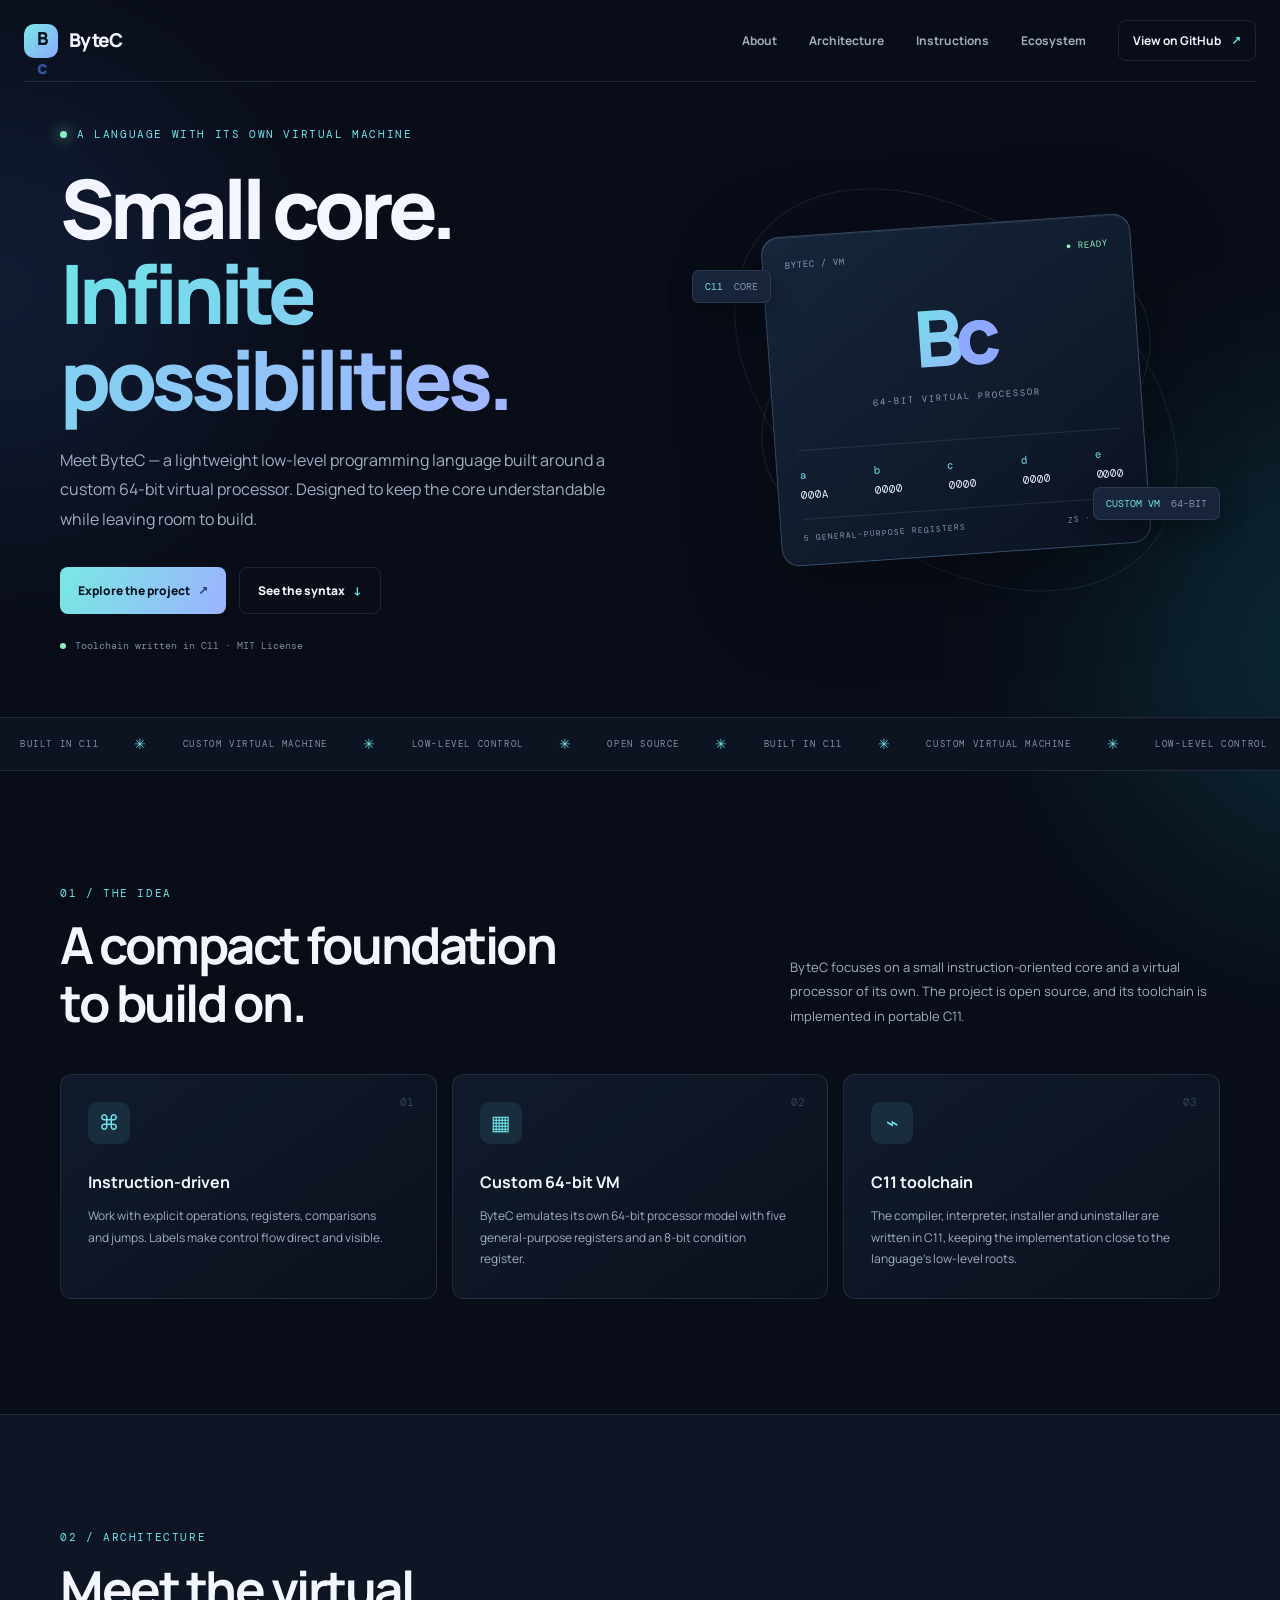
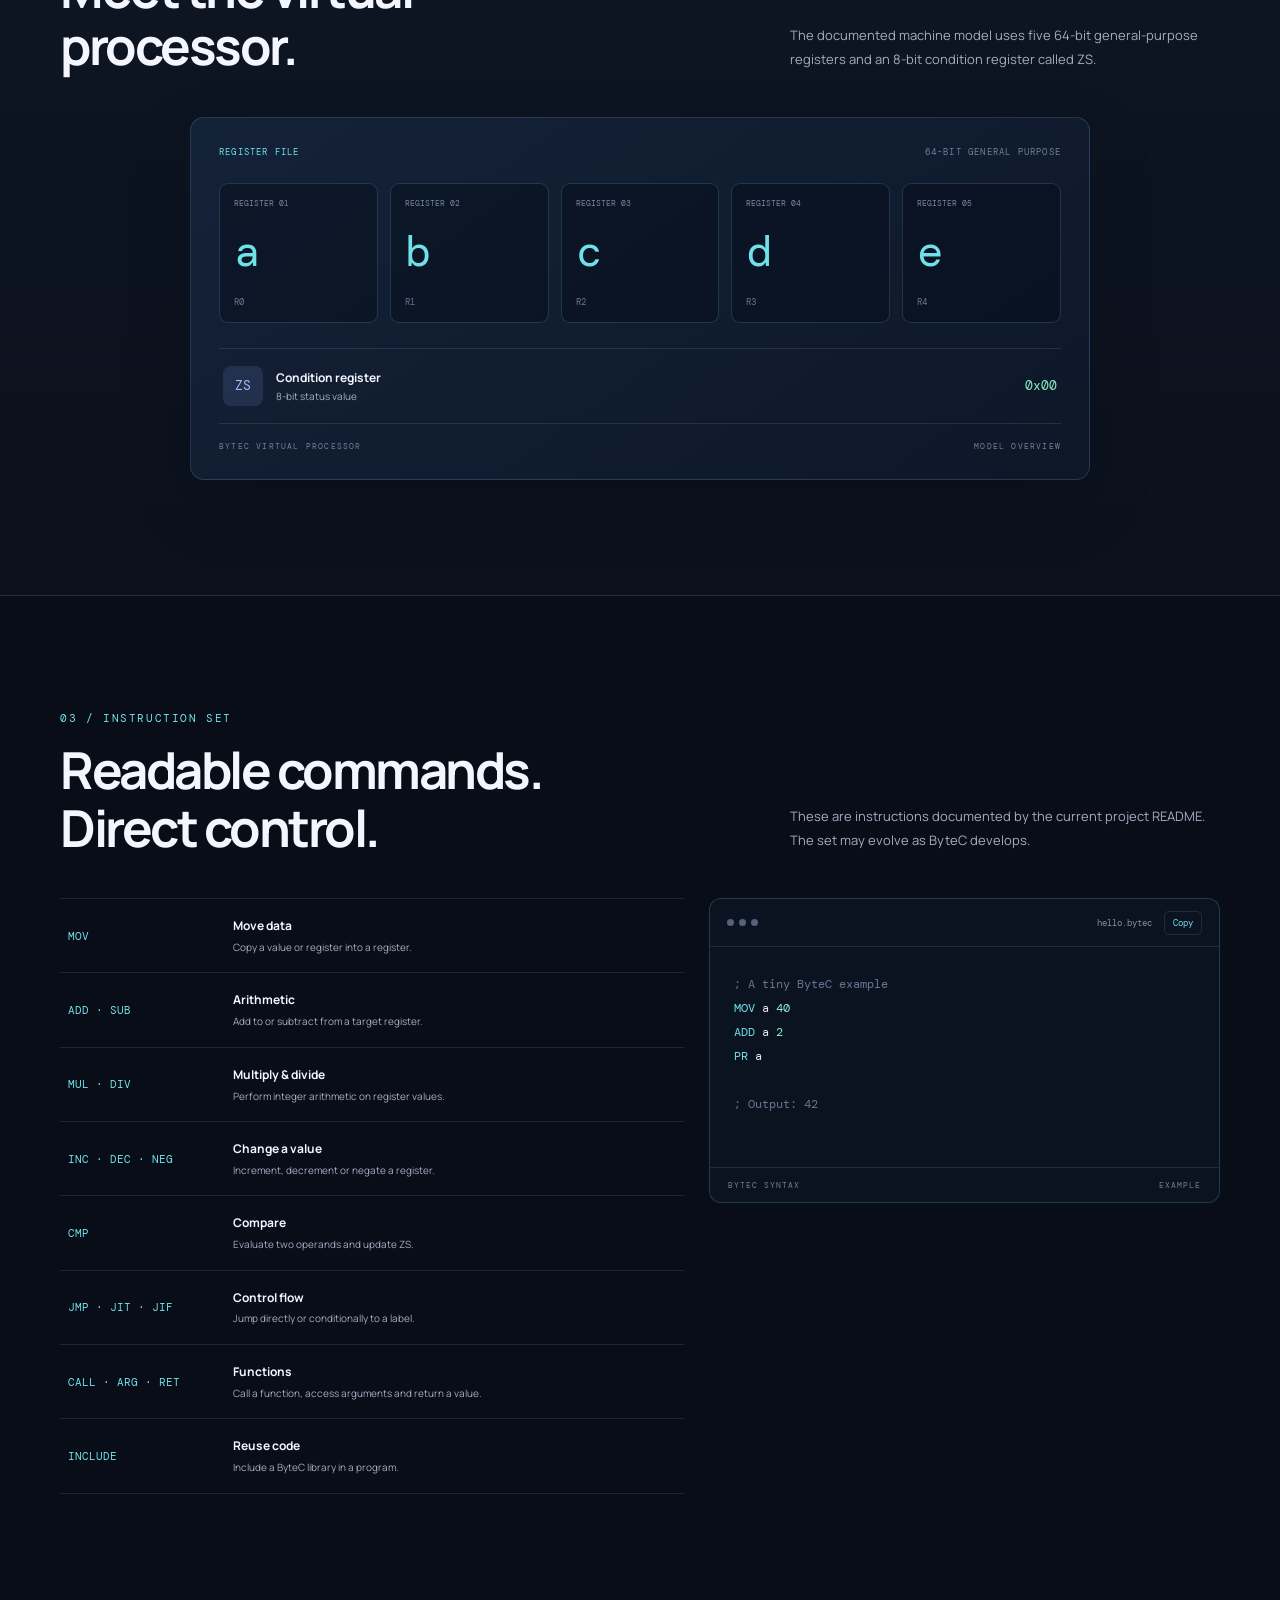
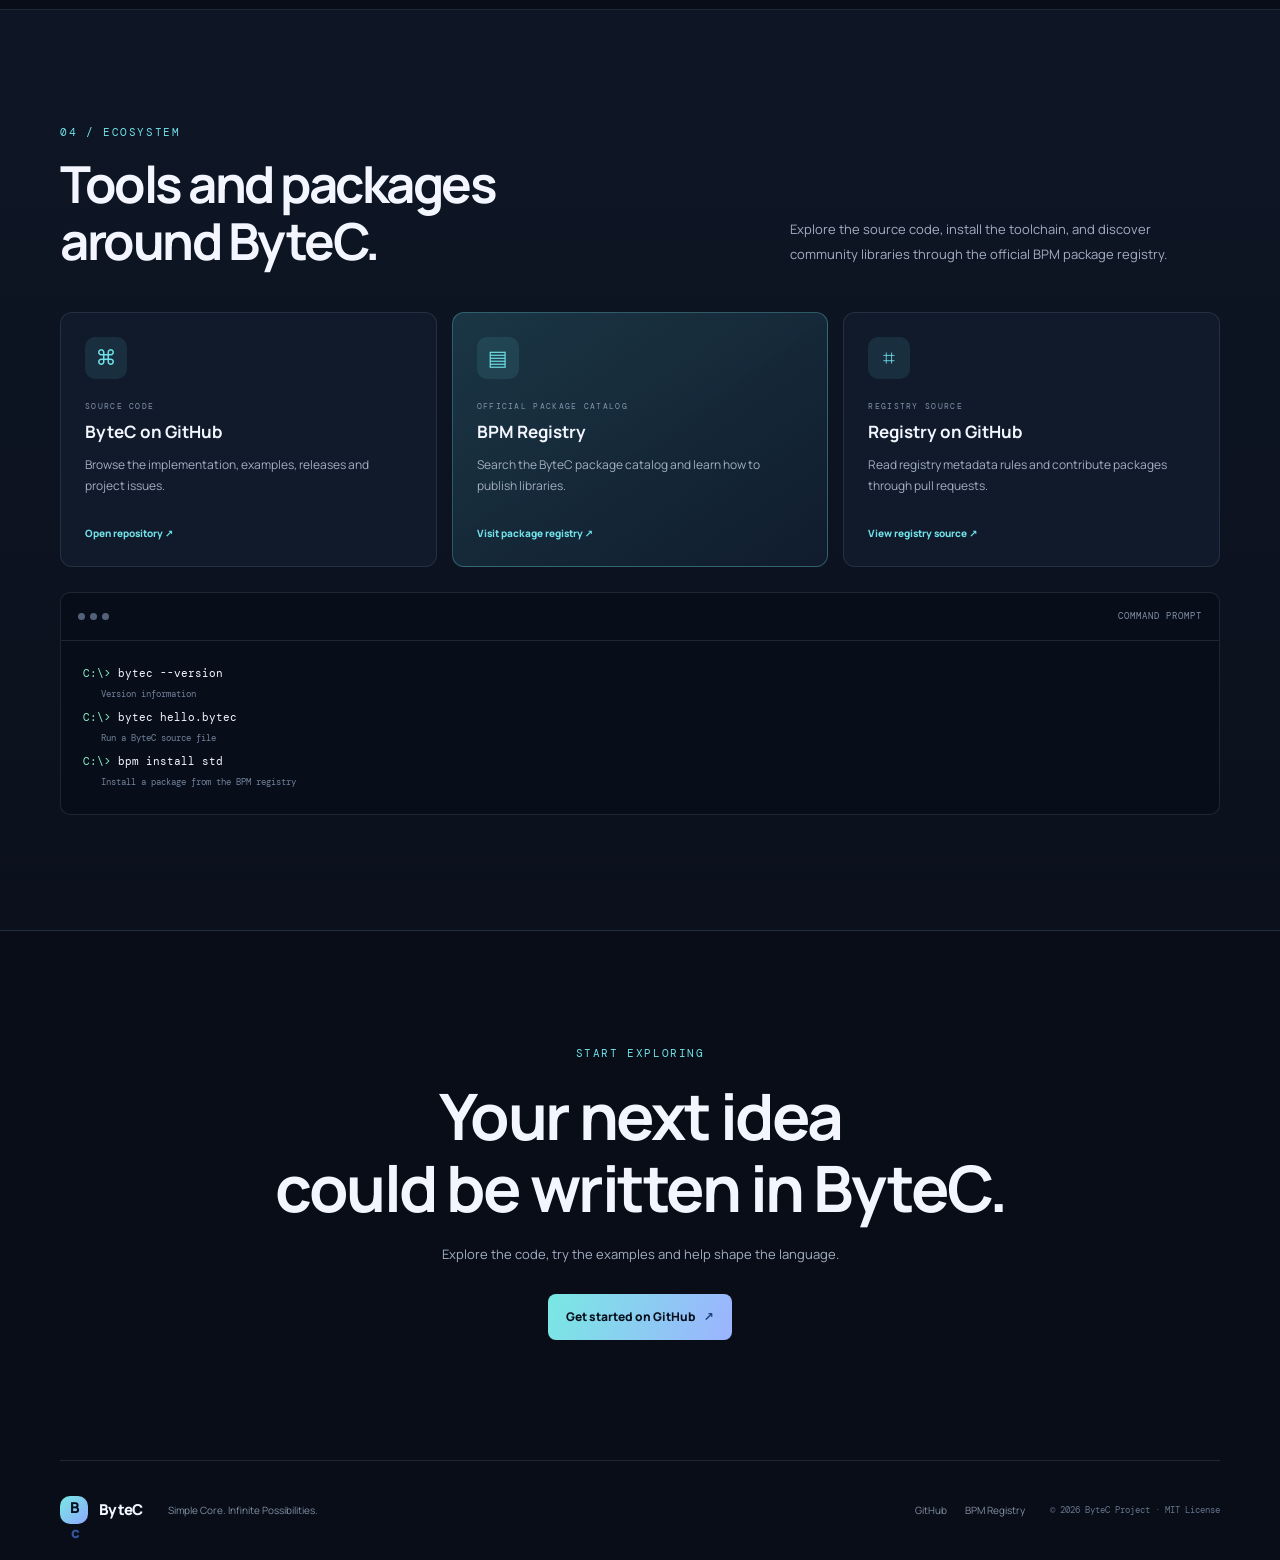
==== web/index.html @ f5967eb5 "Add ByteC project website in web/" ====
<!doctype html>
<html lang="en">
<head>
  <meta charset="utf-8">
  <meta name="viewport" content="width=device-width, initial-scale=1">
  <meta name="theme-color" content="#090d18">
  <meta name="description" content="ByteC is a lightweight low-level programming language built around a custom 64-bit virtual processor and a C11 toolchain.">
  <title>ByteC — Simple Core. Infinite Possibilities.</title>
  <link rel="icon" href="favicon.svg" type="image/svg+xml">
  <link rel="preconnect" href="https://fonts.googleapis.com">
  <link rel="preconnect" href="https://fonts.gstatic.com" crossorigin>
  <link href="https://fonts.googleapis.com/css2?family=DM+Mono:wght@400;500&family=Manrope:wght@400;500;600;700;800&display=swap" rel="stylesheet">
  <link rel="stylesheet" href="styles.css">
</head>
<body>
  <div class="ambient ambient-one"></div><div class="ambient ambient-two"></div>
  <header class="topbar">
    <a class="brand" href="#top" aria-label="ByteC home"><span class="brand-mark">B<span>c</span></span><span>ByteC</span></a>
    <button class="menu-toggle" aria-label="Toggle navigation" aria-expanded="false"><span></span><span></span></button>
    <nav class="nav">
      <a href="#about">About</a><a href="#architecture">Architecture</a><a href="#instructions">Instructions</a><a href="#ecosystem">Ecosystem</a>
      <a class="nav-cta" href="https://github.com/ByteCompilier/ByteC" target="_blank" rel="noreferrer">View on GitHub <span>↗</span></a>
    </nav>
  </header>

  <main id="top">
    <section class="hero wrap">
      <div class="hero-copy">
        <div class="eyebrow"><span class="pulse"></span> A language with its own virtual machine</div>
        <h1>Small core.<br><span>Infinite possibilities.</span></h1>
        <p class="hero-lead">Meet ByteC — a lightweight low-level programming language built around a custom 64-bit virtual processor. Designed to keep the core understandable while leaving room to build.</p>
        <div class="hero-actions">
          <a class="button button-primary" href="https://github.com/ByteCompilier/ByteC" target="_blank" rel="noreferrer">Explore the project <span>↗</span></a>
          <a class="button button-ghost" href="#quick-start">See the syntax <span>↓</span></a>
        </div>
        <div class="hero-note"><span class="dot"></span> Toolchain written in C11 · MIT License</div>
      </div>
      <div class="hero-visual" aria-label="Illustration of the ByteC virtual machine">
        <div class="orbit orbit-a"></div><div class="orbit orbit-b"></div>
        <div class="chip">
          <div class="chip-top"><span>BYTEC / VM</span><span class="chip-status">● READY</span></div>
          <div class="chip-core"><span class="chip-symbol">B<span>c</span></span><span class="chip-caption">64-BIT VIRTUAL PROCESSOR</span></div>
          <div class="registers"><span>a <b>000A</b></span><span>b <b>0000</b></span><span>c <b>0000</b></span><span>d <b>0000</b></span><span>e <b>0000</b></span></div>
          <div class="chip-bottom"><span>5 GENERAL-PURPOSE REGISTERS</span><span>ZS · 8-BIT</span></div>
        </div>
        <div class="float-tag tag-left">C11 <span>CORE</span></div><div class="float-tag tag-right">CUSTOM VM <span>64-BIT</span></div>
      </div>
    </section>

    <section class="ticker"><div class="ticker-track"><span>BUILT IN C11</span><i>✳</i><span>CUSTOM VIRTUAL MACHINE</span><i>✳</i><span>LOW-LEVEL CONTROL</span><i>✳</i><span>OPEN SOURCE</span><i>✳</i><span>BUILT IN C11</span><i>✳</i><span>CUSTOM VIRTUAL MACHINE</span><i>✳</i><span>LOW-LEVEL CONTROL</span><i>✳</i><span>OPEN SOURCE</span></div></section>

    <section class="section wrap" id="about">
      <div class="section-heading"><div><div class="eyebrow">01 / THE IDEA</div><h2>A compact foundation<br>to build on.</h2></div><p>ByteC focuses on a small instruction-oriented core and a virtual processor of its own. The project is open source, and its toolchain is implemented in portable C11.</p></div>
      <div class="feature-grid">
        <article class="feature-card"><div class="feature-icon">⌘</div><h3>Instruction-driven</h3><p>Work with explicit operations, registers, comparisons and jumps. Labels make control flow direct and visible.</p><span class="card-index">01</span></article>
        <article class="feature-card"><div class="feature-icon">▦</div><h3>Custom 64-bit VM</h3><p>ByteC emulates its own 64-bit processor model with five general-purpose registers and an 8-bit condition register.</p><span class="card-index">02</span></article>
        <article class="feature-card"><div class="feature-icon">⌁</div><h3>C11 toolchain</h3><p>The compiler, interpreter, installer and uninstaller are written in C11, keeping the implementation close to the language's low-level roots.</p><span class="card-index">03</span></article>
      </div>
    </section>

    <section class="section architecture-section" id="architecture">
      <div class="wrap">
        <div class="section-heading"><div><div class="eyebrow">02 / ARCHITECTURE</div><h2>Meet the virtual<br>processor.</h2></div><p>The documented machine model uses five 64-bit general-purpose registers and an 8-bit condition register called ZS.</p></div>
        <div class="architecture-panel">
          <div class="arch-label">REGISTER FILE <span>64-BIT GENERAL PURPOSE</span></div>
          <div class="register-grid"><div class="reg"><small>REGISTER 01</small><strong>a</strong><em>R0</em></div><div class="reg"><small>REGISTER 02</small><strong>b</strong><em>R1</em></div><div class="reg"><small>REGISTER 03</small><strong>c</strong><em>R2</em></div><div class="reg"><small>REGISTER 04</small><strong>d</strong><em>R3</em></div><div class="reg"><small>REGISTER 05</small><strong>e</strong><em>R4</em></div></div>
          <div class="condition-row"><div><span class="condition-icon">ZS</span><div><strong>Condition register</strong><small>8-bit status value</small></div></div><span class="condition-value">0x00</span></div>
          <div class="arch-foot"><span>BYTEC VIRTUAL PROCESSOR</span><span>MODEL OVERVIEW</span></div>
        </div>
      </div>
    </section>

    <section class="section wrap" id="instructions">
      <div class="section-heading"><div><div class="eyebrow">03 / INSTRUCTION SET</div><h2>Readable commands.<br>Direct control.</h2></div><p>These are instructions documented by the current project README. The set may evolve as ByteC develops.</p></div>
      <div class="instruction-layout">
        <div class="instruction-list">
          <div class="instruction-row"><code>MOV</code><div><strong>Move data</strong><span>Copy a value or register into a register.</span></div></div>
          <div class="instruction-row"><code>ADD · SUB</code><div><strong>Arithmetic</strong><span>Add to or subtract from a target register.</span></div></div>
          <div class="instruction-row"><code>MUL · DIV</code><div><strong>Multiply & divide</strong><span>Perform integer arithmetic on register values.</span></div></div>
          <div class="instruction-row"><code>INC · DEC · NEG</code><div><strong>Change a value</strong><span>Increment, decrement or negate a register.</span></div></div>
          <div class="instruction-row"><code>CMP</code><div><strong>Compare</strong><span>Evaluate two operands and update ZS.</span></div></div>
          <div class="instruction-row"><code>JMP · JIT · JIF</code><div><strong>Control flow</strong><span>Jump directly or conditionally to a label.</span></div></div>
          <div class="instruction-row"><code>CALL · ARG · RET</code><div><strong>Functions</strong><span>Call a function, access arguments and return a value.</span></div></div>
          <div class="instruction-row"><code>INCLUDE</code><div><strong>Reuse code</strong><span>Include a ByteC library in a program.</span></div></div>
        </div>
        <div class="code-card" id="quick-start">
          <div class="code-title"><span><i></i><i></i><i></i></span><b>hello.bytec</b><button class="copy-button" data-copy="MOV a 40&#10;ADD a 2&#10;PR a">Copy</button></div>
          <pre><span class="code-muted">; A tiny ByteC example</span>
<span class="code-op">MOV</span> a <span class="code-num">40</span>
<span class="code-op">ADD</span> a <span class="code-num">2</span>
<span class="code-op">PR</span> a

<span class="code-muted">; Output: 42</span></pre>
          <div class="code-foot"><span>BYTEC SYNTAX</span><span>EXAMPLE</span></div>
        </div>
      </div>
    </section>

    <section class="section ecosystem-section" id="ecosystem">
      <div class="wrap">
        <div class="section-heading"><div><div class="eyebrow">04 / ECOSYSTEM</div><h2>Tools and packages<br>around ByteC.</h2></div><p>Explore the source code, install the toolchain, and discover community libraries through the official BPM package registry.</p></div>
        <div class="ecosystem-grid">
          <a class="eco-card" href="https://github.com/ByteCompilier/ByteC" target="_blank" rel="noreferrer"><span class="eco-icon">⌘</span><span class="eco-kicker">SOURCE CODE</span><strong>ByteC on GitHub</strong><p>Browse the implementation, examples, releases and project issues.</p><span class="eco-link">Open repository ↗</span></a>
          <a class="eco-card eco-highlight" href="https://bytecompilier.github.io/BPM-registry/" target="_blank" rel="noreferrer"><span class="eco-icon">▤</span><span class="eco-kicker">OFFICIAL PACKAGE CATALOG</span><strong>BPM Registry</strong><p>Search the ByteC package catalog and learn how to publish libraries.</p><span class="eco-link">Visit package registry ↗</span></a>
          <a class="eco-card" href="https://github.com/ByteCompilier/BPM-registry" target="_blank" rel="noreferrer"><span class="eco-icon">⌗</span><span class="eco-kicker">REGISTRY SOURCE</span><strong>Registry on GitHub</strong><p>Read registry metadata rules and contribute packages through pull requests.</p><span class="eco-link">View registry source ↗</span></a>
        </div>
        <div class="terminal-card"><div class="terminal-head"><span><i></i><i></i><i></i></span><b>COMMAND PROMPT</b></div><div class="terminal-body"><p><span class="terminal-prompt">C:\&gt;</span> bytec --version</p><p class="terminal-comment">Version information</p><p><span class="terminal-prompt">C:\&gt;</span> bytec hello.bytec</p><p class="terminal-comment">Run a ByteC source file</p><p><span class="terminal-prompt">C:\&gt;</span> bpm install std</p><p class="terminal-comment">Install a package from the BPM registry</p></div></div>
      </div>
    </section>

    <section class="closing wrap">
      <div class="eyebrow">START EXPLORING</div><h2>Your next idea<br>could be written in ByteC.</h2><p>Explore the code, try the examples and help shape the language.</p><a class="button button-primary" href="https://github.com/ByteCompilier/ByteC" target="_blank" rel="noreferrer">Get started on GitHub <span>↗</span></a>
    </section>
  </main>

  <footer class="footer wrap"><a class="brand" href="#top"><span class="brand-mark">B<span>c</span></span><span>ByteC</span></a><span>Simple Core. Infinite Possibilities.</span><div><a href="https://github.com/ByteCompilier/ByteC" target="_blank" rel="noreferrer">GitHub</a><a href="https://bytecompilier.github.io/BPM-registry/" target="_blank" rel="noreferrer">BPM Registry</a></div><small>© <span id="year"></span> ByteC Project · MIT License</small></footer>
  <script src="script.js"></script>
</body>
</html>
---- web/styles.css ----
:root{--bg:#090d18;--panel:#101827;--panel2:#131f31;--line:rgba(161,184,219,.14);--text:#f3f6ff;--muted:#a2aec2;--cyan:#70e1e8;--blue:#8ca8ff;--green:#8af0c3;--mono:"DM Mono",monospace;--sans:"Manrope",system-ui,sans-serif}*{box-sizing:border-box}html{scroll-behavior:smooth;scroll-padding-top:90px}body{margin:0;background:var(--bg);color:var(--text);font-family:var(--sans);line-height:1.65;overflow-x:hidden}a{color:inherit;text-decoration:none}.wrap{width:min(1160px,calc(100% - 48px));margin-inline:auto}.ambient{position:absolute;pointer-events:none;filter:blur(100px);opacity:.15;border-radius:50%;z-index:-1}.ambient-one{width:440px;height:440px;background:#3d69c9;top:70px;left:-220px}.ambient-two{width:500px;height:500px;background:#17aeb6;top:400px;right:-320px}.topbar{height:82px;width:min(1280px,calc(100% - 48px));margin:auto;display:flex;align-items:center;justify-content:space-between;border-bottom:1px solid var(--line);position:relative;z-index:5}.brand{display:inline-flex;align-items:center;gap:11px;font-weight:800;font-size:19px;letter-spacing:-.7px}.brand-mark{width:34px;height:34px;border-radius:10px;display:grid;place-items:center;background:linear-gradient(135deg,#79e8e3,#8da9ff);color:#09101d;font-size:18px;font-weight:800;letter-spacing:-2px}.brand-mark span{color:#3455a0}.nav{display:flex;align-items:center;gap:32px;font-size:12px;color:var(--muted);font-weight:700}.nav a:hover,.footer a:hover{color:var(--cyan)}.nav .nav-cta{border:1px solid var(--line);border-radius:8px;padding:10px 14px;color:var(--text)}.nav-cta span,.button span{margin-left:8px;color:var(--cyan)}.menu-toggle{display:none;background:none;border:0;color:white}.hero{min-height:610px;display:grid;grid-template-columns:1.05fr .95fr;align-items:center;gap:48px;padding-top:45px;padding-bottom:65px}.eyebrow{font:11px var(--mono);letter-spacing:1.6px;color:var(--cyan);text-transform:uppercase;display:flex;align-items:center;gap:10px}.pulse{width:7px;height:7px;background:var(--green);border-radius:50%;box-shadow:0 0 14px var(--green)}h1,h2,h3,p{margin-top:0}h1{font-size:clamp(48px,6.5vw,82px);line-height:1.04;letter-spacing:-5px;margin:25px 0 24px;font-weight:800}h1 span{background:linear-gradient(95deg,var(--cyan),#a3b4ff);color:transparent;background-clip:text}.hero-lead{max-width:570px;color:var(--muted);font-size:16px;line-height:1.85}.hero-actions{display:flex;gap:13px;margin-top:32px;flex-wrap:wrap}.button{display:inline-flex;align-items:center;justify-content:center;padding:13px 18px;border-radius:8px;font-size:12px;font-weight:800;transition:transform .2s,border-color .2s}.button:hover{transform:translateY(-2px)}.button-primary{background:linear-gradient(110deg,#79e8e3,#9cb3ff);color:#09101d}.button-primary span{color:#203d76}.button-ghost{border:1px solid var(--line);color:var(--text)}.hero-note{margin-top:25px;color:#7f8ba0;font:10px var(--mono);display:flex;align-items:center;gap:9px}.dot{width:6px;height:6px;background:var(--green);border-radius:50%}.hero-visual{min-height:390px;display:grid;place-items:center;position:relative}.orbit{position:absolute;border:1px solid rgba(112,225,232,.14);border-radius:50%;transform:rotate(-24deg)}.orbit-a{width:410px;height:260px}.orbit-b{width:500px;height:330px;transform:rotate(38deg);border-color:rgba(140,168,255,.13)}.chip{position:relative;width:min(370px,90%);padding:22px;border:1px solid rgba(132,183,227,.3);border-radius:18px;background:linear-gradient(145deg,rgba(23,39,61,.97),rgba(12,19,33,.98));box-shadow:0 25px 90px rgba(0,0,0,.35),inset 0 1px rgba(255,255,255,.08);transform:rotate(-4deg)}.chip-top,.chip-bottom{display:flex;justify-content:space-between;font:9px var(--mono);letter-spacing:1px;color:#8b9bb2}.chip-status{color:var(--green)}.chip-core{height:180px;display:flex;flex-direction:column;align-items:center;justify-content:center;border-bottom:1px solid var(--line)}.chip-symbol{font-size:78px;line-height:1;font-weight:800;letter-spacing:-9px;background:linear-gradient(140deg,var(--cyan),#9eb1ff);color:transparent;background-clip:text}.chip-symbol span{color:#8ea7ff}.chip-caption{font:9px var(--mono);letter-spacing:2px;color:#8c9cb5;margin-top:17px}.registers{display:flex;justify-content:space-between;padding:17px 0;color:var(--cyan);font:11px var(--mono)}.registers b{display:block;color:#eaf0ff;font-weight:400;margin-top:6px}.chip-bottom{padding-top:13px;border-top:1px solid var(--line);font-size:8px}.float-tag{position:absolute;background:#17243a;border:1px solid var(--line);border-radius:7px;padding:9px 12px;font:10px var(--mono);color:var(--cyan);box-shadow:0 8px 25px #0005}.float-tag span{color:#8392a8;margin-left:5px}.tag-left{left:0;top:75px}.tag-right{right:0;bottom:65px}.ticker{border-block:1px solid var(--line);overflow:hidden;background:#0c1321}.ticker-track{display:flex;align-items:center;justify-content:space-around;gap:35px;white-space:nowrap;padding:17px 20px;color:#8492a8;font:9px var(--mono);letter-spacing:1.6px}.ticker i{font-style:normal;color:var(--cyan);font-size:14px}.section{padding-top:115px;padding-bottom:115px}.section-heading{display:flex;justify-content:space-between;align-items:end;gap:40px;margin-bottom:42px}.section-heading h2,.closing h2{font-size:clamp(34px,4vw,51px);line-height:1.13;letter-spacing:-2.5px;margin:16px 0 0}.section-heading>p{max-width:430px;color:var(--muted);font-size:13px;line-height:1.9;margin:0 0 3px}.feature-grid{display:grid;grid-template-columns:repeat(3,1fr);gap:15px}.feature-card{position:relative;min-height:225px;padding:27px;border:1px solid var(--line);border-radius:12px;background:linear-gradient(145deg,rgba(19,31,49,.8),rgba(12,19,32,.7));overflow:hidden}.feature-icon,.eco-icon{width:42px;height:42px;border-radius:10px;background:rgba(112,225,232,.1);color:var(--cyan);display:grid;place-items:center;font-size:21px;margin-bottom:25px}.feature-card h3{font-size:16px;margin-bottom:10px}.feature-card p,.eco-card p{font-size:12px;color:var(--muted);line-height:1.8;margin:0;max-width:310px}.card-index{position:absolute;right:22px;top:20px;color:#34445d;font:11px var(--mono)}.architecture-section,.ecosystem-section{background:linear-gradient(180deg,rgba(16,25,41,.76),rgba(11,17,29,.8));border-block:1px solid var(--line)}.architecture-panel{max-width:900px;margin:auto;border:1px solid rgba(125,174,218,.2);border-radius:14px;background:linear-gradient(145deg,#142238,#0d1728);padding:28px;box-shadow:0 25px 70px #0002}.arch-label,.arch-foot{display:flex;justify-content:space-between;color:var(--cyan);font:9px var(--mono);letter-spacing:1.2px}.arch-label span,.arch-foot{color:#71819a}.register-grid{display:grid;grid-template-columns:repeat(5,1fr);gap:12px;margin:25px 0}.reg{min-height:140px;border:1px solid rgba(112,225,232,.18);background:rgba(6,13,25,.45);border-radius:9px;padding:14px;display:flex;flex-direction:column}.reg small{font:8px var(--mono);color:#7789a4}.reg strong{font:44px var(--mono);color:var(--cyan);line-height:1.2;margin:auto 0}.reg em{font:9px var(--mono);font-style:normal;color:#667791}.condition-row{border-top:1px solid var(--line);border-bottom:1px solid var(--line);padding:17px 4px;display:flex;align-items:center;justify-content:space-between}.condition-row>div{display:flex;align-items:center;gap:13px}.condition-icon{display:grid;place-items:center;width:40px;height:40px;border-radius:8px;background:rgba(140,168,255,.13);color:#a8baff;font:13px var(--mono)}.condition-row strong,.condition-row small{display:block}.condition-row strong{font-size:12px}.condition-row small{font-size:10px;color:var(--muted)}.condition-value{font:13px var(--mono);color:var(--green)}.arch-foot{margin-top:17px;font-size:8px}.instruction-layout{display:grid;grid-template-columns:1.1fr .9fr;gap:25px;align-items:start}.instruction-list{border-top:1px solid var(--line)}.instruction-row{display:grid;grid-template-columns:150px 1fr;gap:15px;padding:17px 8px;border-bottom:1px solid var(--line);align-items:center}.instruction-row code{font:11px var(--mono);color:var(--cyan)}.instruction-row strong,.instruction-row span{display:block}.instruction-row strong{font-size:12px}.instruction-row span{font-size:10px;color:var(--muted);margin-top:3px}.code-card{border:1px solid rgba(112,225,232,.2);border-radius:12px;background:#0b1321;overflow:hidden;position:sticky;top:25px}.code-title,.terminal-head{height:48px;padding:0 17px;display:flex;align-items:center;gap:12px;border-bottom:1px solid var(--line);color:#8291a8;font:9px var(--mono)}.code-title>span,.terminal-head>span{display:flex;gap:5px}.code-title i,.terminal-head i{width:7px;height:7px;border-radius:50%;background:#53627a}.code-title b{font-weight:400;margin-left:auto}.copy-button{background:transparent;color:var(--cyan);border:1px solid var(--line);border-radius:5px;padding:5px 8px;font:9px var(--mono);cursor:pointer}.code-card pre{padding:25px 24px;margin:0;min-height:220px;font:12px/2 var(--mono);color:#e4eafa}.code-op{color:var(--cyan)}.code-num{color:var(--green)}.code-muted{color:#667791}.code-foot{border-top:1px solid var(--line);padding:12px 18px;display:flex;justify-content:space-between;color:#6f7e96;font:8px var(--mono);letter-spacing:1px}.ecosystem-grid{display:grid;grid-template-columns:repeat(3,1fr);gap:15px}.eco-card{border:1px solid var(--line);border-radius:12px;padding:24px;background:#101a2a;transition:transform .2s,border-color .2s;display:flex;flex-direction:column;min-height:255px}.eco-card:hover{transform:translateY(-4px);border-color:rgba(112,225,232,.5)}.eco-card .eco-icon{margin-bottom:22px}.eco-kicker{font:8px var(--mono);letter-spacing:1.3px;color:#8393ad;margin-bottom:7px}.eco-card strong{font-size:17px;margin-bottom:8px}.eco-card p{margin-bottom:22px}.eco-link{font-size:10px;color:var(--cyan);font-weight:800;margin-top:auto}.eco-highlight{background:linear-gradient(145deg,rgba(30,63,78,.8),rgba(17,29,47,.9));border-color:rgba(112,225,232,.3)}.terminal-card{margin-top:25px;border:1px solid var(--line);border-radius:10px;background:#080e19;overflow:hidden}.terminal-head{justify-content:flex-start}.terminal-head b{font-weight:400;margin-left:auto;letter-spacing:1px}.terminal-body{padding:17px 22px;font:11px/1.5 var(--mono)}.terminal-body p{margin:7px 0}.terminal-prompt{color:var(--green)}.terminal-comment{color:#71819a;padding-left:18px;font-size:9px}.closing{text-align:center;padding-top:115px;padding-bottom:120px;display:flex;flex-direction:column;align-items:center}.closing .eyebrow{justify-content:center}.closing h2{font-size:clamp(40px,5vw,65px);margin:20px 0}.closing p{color:var(--muted);font-size:13px;margin-bottom:28px}.footer{border-top:1px solid var(--line);min-height:100px;display:flex;align-items:center;gap:25px;color:#8390a5;font-size:10px}.footer>.brand{color:var(--text);font-size:15px}.footer .brand-mark{width:28px;height:28px;font-size:15px}.footer>span{margin-right:auto}.footer div{display:flex;gap:18px}.footer small{color:#66758c;font:9px var(--mono)}@media(max-width:850px){.nav{gap:16px}.hero{grid-template-columns:1fr;gap:10px;padding-top:85px}.hero-copy{text-align:center}.hero-copy .eyebrow,.hero-actions,.hero-note{justify-content:center}.hero-lead{margin-inline:auto}.hero-visual{min-height:370px}.section-heading{align-items:start;flex-direction:column;gap:18px}.instruction-layout{grid-template-columns:1fr}.code-card{position:relative;top:auto}.footer{flex-wrap:wrap;padding:22px 0}.footer>span{margin-right:0}.footer small{width:100%}}@media(max-width:620px){.wrap,.topbar{width:calc(100% - 34px)}.topbar{height:70px}.menu-toggle{display:flex;flex-direction:column;gap:5px;padding:9px}.menu-toggle span{width:22px;height:2px;background:var(--text)}.nav{display:none;position:absolute;top:69px;left:0;right:0;background:#101827;border:1px solid var(--line);border-radius:10px;padding:18px;flex-direction:column;align-items:stretch;gap:17px}.nav.open{display:flex}.nav .nav-cta{text-align:center}.hero{padding-top:70px;padding-bottom:45px;min-height:0}h1{font-size:52px;letter-spacing:-3.5px}.hero-lead{font-size:13px}.hero-visual{min-height:310px}.chip{padding:17px}.chip-core{height:135px}.chip-symbol{font-size:64px}.orbit-a{width:300px;height:210px}.orbit-b{width:340px;height:250px}.float-tag{font-size:8px;padding:7px}.tag-left{left:-5px}.tag-right{right:-5px}.section{padding-top:78px;padding-bottom:78px}.section-heading h2{font-size:38px}.feature-grid,.ecosystem-grid{grid-template-columns:1fr}.feature-card{min-height:190px}.register-grid{gap:6px}.reg{padding:9px;min-height:110px}.reg small{font-size:6px}.reg strong{font-size:34px}.instruction-row{grid-template-columns:115px 1fr;padding:14px 3px}.instruction-row code{font-size:9px}.architecture-panel{padding:17px}.arch-label{font-size:8px}.footer{gap:15px}.footer>span{font-size:9px}.footer div{width:100%;order:3}.footer small{order:4}}@media(prefers-reduced-motion:reduce){html{scroll-behavior:auto}*,*::before,*::after{transition:none!important;animation:none!important}}
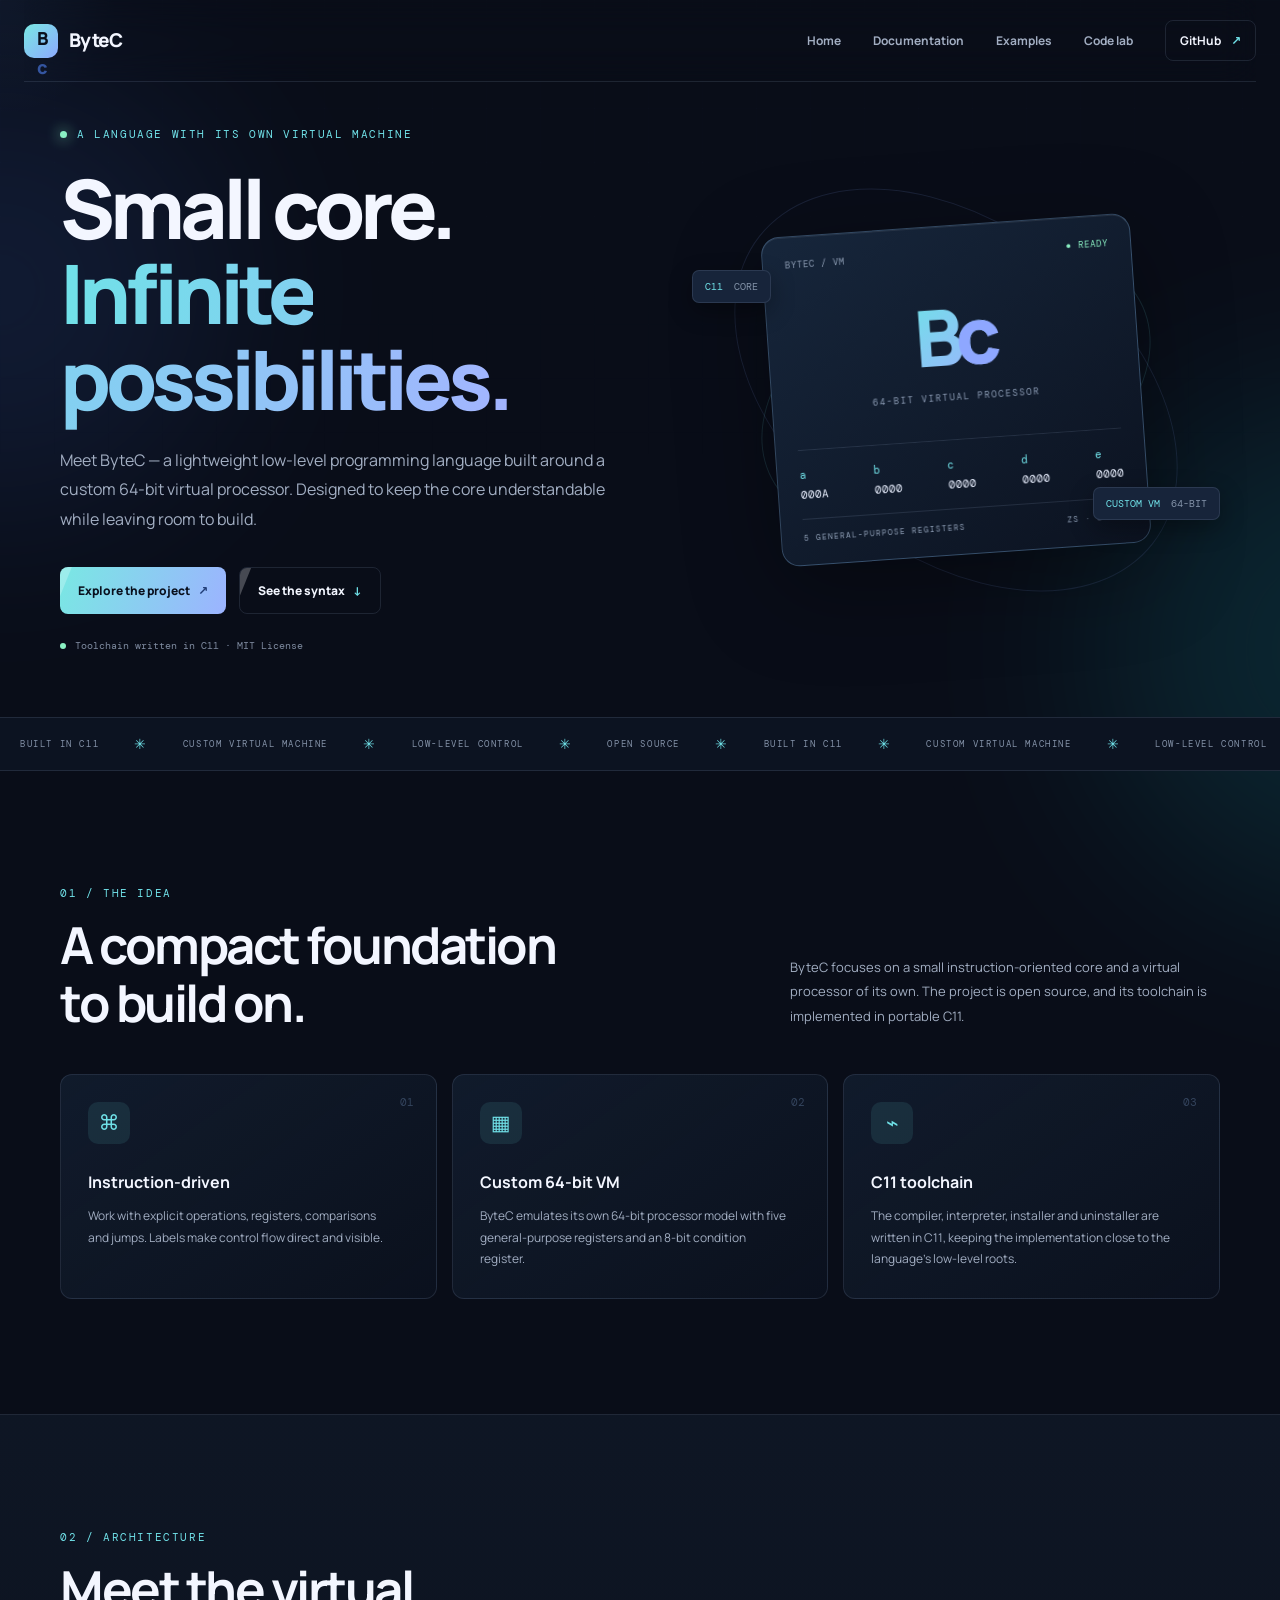
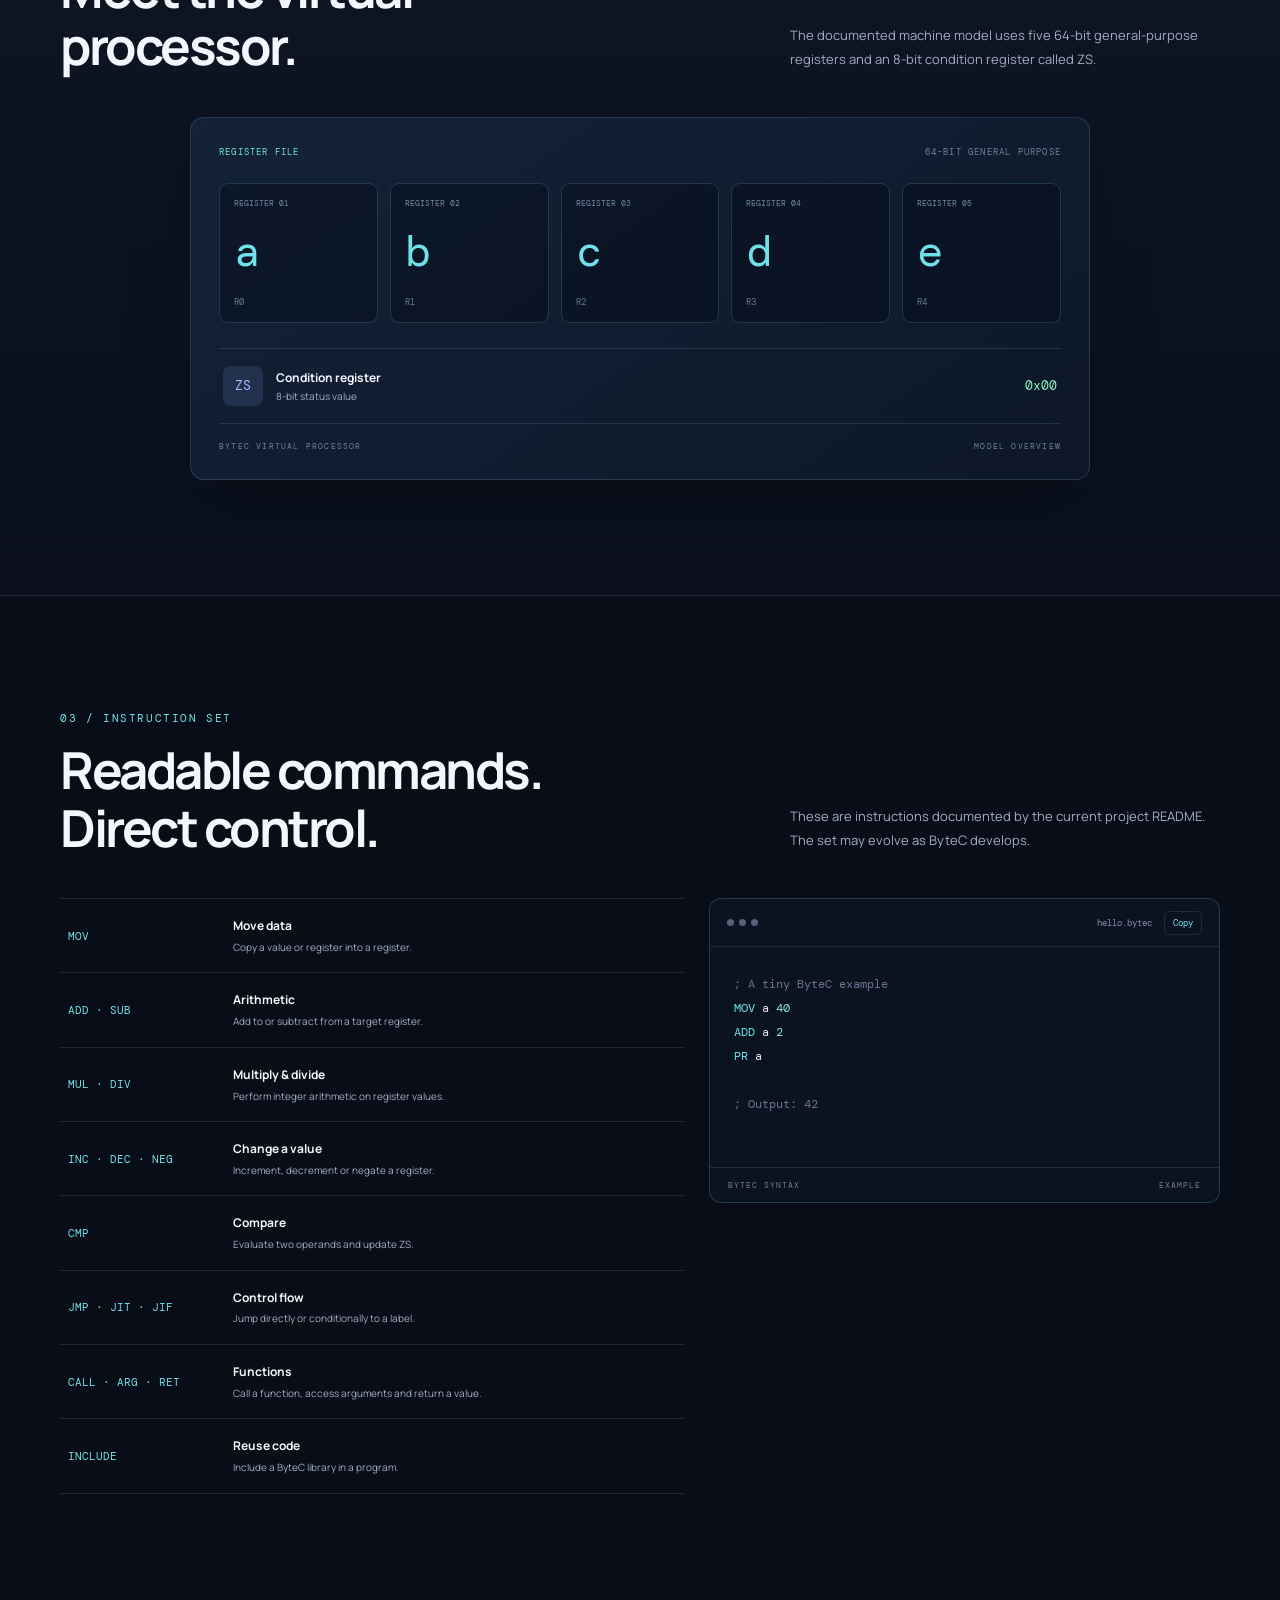
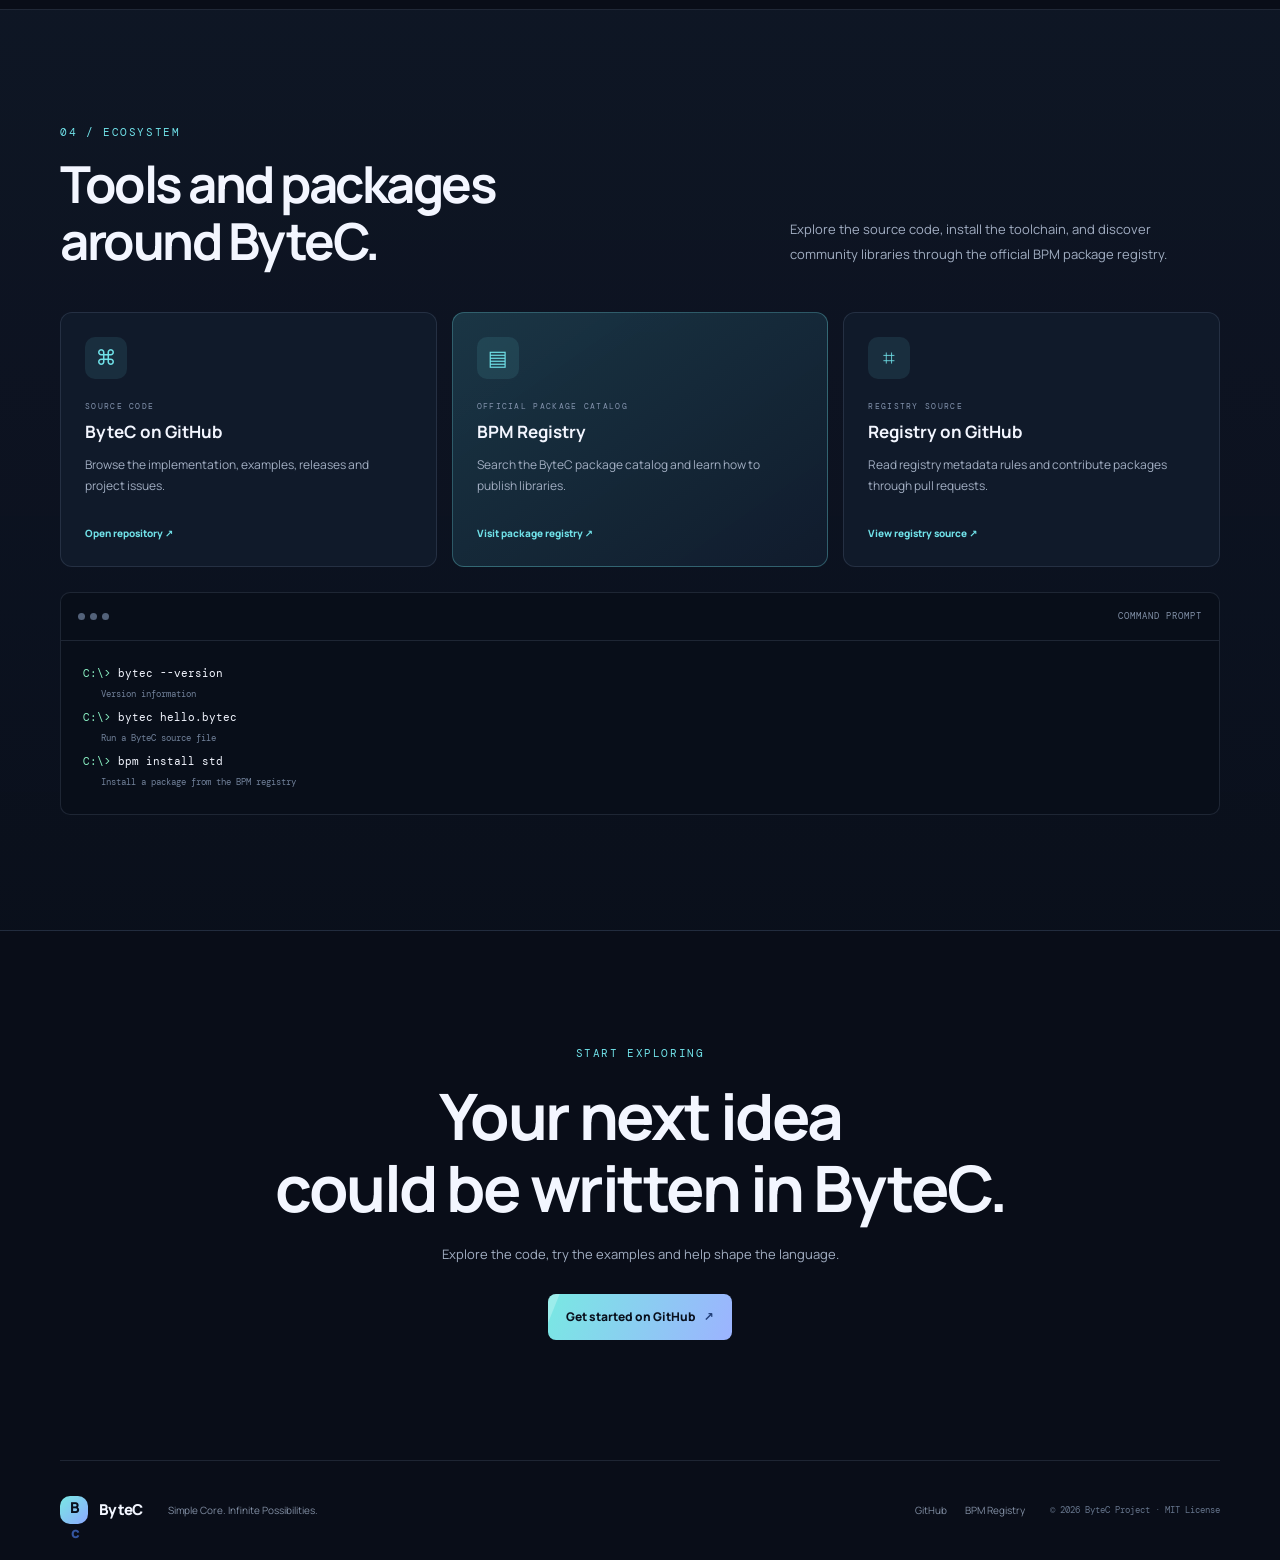
==== commit b8d2635f: "Update ByteC homepage navigation" ====
--- a/web/index.html
+++ b/web/index.html
@@ -17,10 +17,7 @@
   <header class="topbar">
     <a class="brand" href="#top" aria-label="ByteC home"><span class="brand-mark">B<span>c</span></span><span>ByteC</span></a>
     <button class="menu-toggle" aria-label="Toggle navigation" aria-expanded="false"><span></span><span></span></button>
-    <nav class="nav">
-      <a href="#about">About</a><a href="#architecture">Architecture</a><a href="#instructions">Instructions</a><a href="#ecosystem">Ecosystem</a>
-      <a class="nav-cta" href="https://github.com/ByteCompilier/ByteC" target="_blank" rel="noreferrer">View on GitHub <span>↗</span></a>
-    </nav>
+    <nav class="nav"><a href="index.html">Home</a><a href="docs.html">Documentation</a><a href="examples.html">Examples</a><a href="playground.html">Code lab</a><a class="nav-cta" href="https://github.com/ByteCompilier/ByteC" target="_blank" rel="noreferrer">GitHub <span>↗</span></a></nav>
   </header>
 
   <main id="top">
--- a/web/styles.css
+++ b/web/styles.css
@@ -1 +1,41 @@
 :root{--bg:#090d18;--panel:#101827;--panel2:#131f31;--line:rgba(161,184,219,.14);--text:#f3f6ff;--muted:#a2aec2;--cyan:#70e1e8;--blue:#8ca8ff;--green:#8af0c3;--mono:"DM Mono",monospace;--sans:"Manrope",system-ui,sans-serif}*{box-sizing:border-box}html{scroll-behavior:smooth;scroll-padding-top:90px}body{margin:0;background:var(--bg);color:var(--text);font-family:var(--sans);line-height:1.65;overflow-x:hidden}a{color:inherit;text-decoration:none}.wrap{width:min(1160px,calc(100% - 48px));margin-inline:auto}.ambient{position:absolute;pointer-events:none;filter:blur(100px);opacity:.15;border-radius:50%;z-index:-1}.ambient-one{width:440px;height:440px;background:#3d69c9;top:70px;left:-220px}.ambient-two{width:500px;height:500px;background:#17aeb6;top:400px;right:-320px}.topbar{height:82px;width:min(1280px,calc(100% - 48px));margin:auto;display:flex;align-items:center;justify-content:space-between;border-bottom:1px solid var(--line);position:relative;z-index:5}.brand{display:inline-flex;align-items:center;gap:11px;font-weight:800;font-size:19px;letter-spacing:-.7px}.brand-mark{width:34px;height:34px;border-radius:10px;display:grid;place-items:center;background:linear-gradient(135deg,#79e8e3,#8da9ff);color:#09101d;font-size:18px;font-weight:800;letter-spacing:-2px}.brand-mark span{color:#3455a0}.nav{display:flex;align-items:center;gap:32px;font-size:12px;color:var(--muted);font-weight:700}.nav a:hover,.footer a:hover{color:var(--cyan)}.nav .nav-cta{border:1px solid var(--line);border-radius:8px;padding:10px 14px;color:var(--text)}.nav-cta span,.button span{margin-left:8px;color:var(--cyan)}.menu-toggle{display:none;background:none;border:0;color:white}.hero{min-height:610px;display:grid;grid-template-columns:1.05fr .95fr;align-items:center;gap:48px;padding-top:45px;padding-bottom:65px}.eyebrow{font:11px var(--mono);letter-spacing:1.6px;color:var(--cyan);text-transform:uppercase;display:flex;align-items:center;gap:10px}.pulse{width:7px;height:7px;background:var(--green);border-radius:50%;box-shadow:0 0 14px var(--green)}h1,h2,h3,p{margin-top:0}h1{font-size:clamp(48px,6.5vw,82px);line-height:1.04;letter-spacing:-5px;margin:25px 0 24px;font-weight:800}h1 span{background:linear-gradient(95deg,var(--cyan),#a3b4ff);color:transparent;background-clip:text}.hero-lead{max-width:570px;color:var(--muted);font-size:16px;line-height:1.85}.hero-actions{display:flex;gap:13px;margin-top:32px;flex-wrap:wrap}.button{display:inline-flex;align-items:center;justify-content:center;padding:13px 18px;border-radius:8px;font-size:12px;font-weight:800;transition:transform .2s,border-color .2s}.button:hover{transform:translateY(-2px)}.button-primary{background:linear-gradient(110deg,#79e8e3,#9cb3ff);color:#09101d}.button-primary span{color:#203d76}.button-ghost{border:1px solid var(--line);color:var(--text)}.hero-note{margin-top:25px;color:#7f8ba0;font:10px var(--mono);display:flex;align-items:center;gap:9px}.dot{width:6px;height:6px;background:var(--green);border-radius:50%}.hero-visual{min-height:390px;display:grid;place-items:center;position:relative}.orbit{position:absolute;border:1px solid rgba(112,225,232,.14);border-radius:50%;transform:rotate(-24deg)}.orbit-a{width:410px;height:260px}.orbit-b{width:500px;height:330px;transform:rotate(38deg);border-color:rgba(140,168,255,.13)}.chip{position:relative;width:min(370px,90%);padding:22px;border:1px solid rgba(132,183,227,.3);border-radius:18px;background:linear-gradient(145deg,rgba(23,39,61,.97),rgba(12,19,33,.98));box-shadow:0 25px 90px rgba(0,0,0,.35),inset 0 1px rgba(255,255,255,.08);transform:rotate(-4deg)}.chip-top,.chip-bottom{display:flex;justify-content:space-between;font:9px var(--mono);letter-spacing:1px;color:#8b9bb2}.chip-status{color:var(--green)}.chip-core{height:180px;display:flex;flex-direction:column;align-items:center;justify-content:center;border-bottom:1px solid var(--line)}.chip-symbol{font-size:78px;line-height:1;font-weight:800;letter-spacing:-9px;background:linear-gradient(140deg,var(--cyan),#9eb1ff);color:transparent;background-clip:text}.chip-symbol span{color:#8ea7ff}.chip-caption{font:9px var(--mono);letter-spacing:2px;color:#8c9cb5;margin-top:17px}.registers{display:flex;justify-content:space-between;padding:17px 0;color:var(--cyan);font:11px var(--mono)}.registers b{display:block;color:#eaf0ff;font-weight:400;margin-top:6px}.chip-bottom{padding-top:13px;border-top:1px solid var(--line);font-size:8px}.float-tag{position:absolute;background:#17243a;border:1px solid var(--line);border-radius:7px;padding:9px 12px;font:10px var(--mono);color:var(--cyan);box-shadow:0 8px 25px #0005}.float-tag span{color:#8392a8;margin-left:5px}.tag-left{left:0;top:75px}.tag-right{right:0;bottom:65px}.ticker{border-block:1px solid var(--line);overflow:hidden;background:#0c1321}.ticker-track{display:flex;align-items:center;justify-content:space-around;gap:35px;white-space:nowrap;padding:17px 20px;color:#8492a8;font:9px var(--mono);letter-spacing:1.6px}.ticker i{font-style:normal;color:var(--cyan);font-size:14px}.section{padding-top:115px;padding-bottom:115px}.section-heading{display:flex;justify-content:space-between;align-items:end;gap:40px;margin-bottom:42px}.section-heading h2,.closing h2{font-size:clamp(34px,4vw,51px);line-height:1.13;letter-spacing:-2.5px;margin:16px 0 0}.section-heading>p{max-width:430px;color:var(--muted);font-size:13px;line-height:1.9;margin:0 0 3px}.feature-grid{display:grid;grid-template-columns:repeat(3,1fr);gap:15px}.feature-card{position:relative;min-height:225px;padding:27px;border:1px solid var(--line);border-radius:12px;background:linear-gradient(145deg,rgba(19,31,49,.8),rgba(12,19,32,.7));overflow:hidden}.feature-icon,.eco-icon{width:42px;height:42px;border-radius:10px;background:rgba(112,225,232,.1);color:var(--cyan);display:grid;place-items:center;font-size:21px;margin-bottom:25px}.feature-card h3{font-size:16px;margin-bottom:10px}.feature-card p,.eco-card p{font-size:12px;color:var(--muted);line-height:1.8;margin:0;max-width:310px}.card-index{position:absolute;right:22px;top:20px;color:#34445d;font:11px var(--mono)}.architecture-section,.ecosystem-section{background:linear-gradient(180deg,rgba(16,25,41,.76),rgba(11,17,29,.8));border-block:1px solid var(--line)}.architecture-panel{max-width:900px;margin:auto;border:1px solid rgba(125,174,218,.2);border-radius:14px;background:linear-gradient(145deg,#142238,#0d1728);padding:28px;box-shadow:0 25px 70px #0002}.arch-label,.arch-foot{display:flex;justify-content:space-between;color:var(--cyan);font:9px var(--mono);letter-spacing:1.2px}.arch-label span,.arch-foot{color:#71819a}.register-grid{display:grid;grid-template-columns:repeat(5,1fr);gap:12px;margin:25px 0}.reg{min-height:140px;border:1px solid rgba(112,225,232,.18);background:rgba(6,13,25,.45);border-radius:9px;padding:14px;display:flex;flex-direction:column}.reg small{font:8px var(--mono);color:#7789a4}.reg strong{font:44px var(--mono);color:var(--cyan);line-height:1.2;margin:auto 0}.reg em{font:9px var(--mono);font-style:normal;color:#667791}.condition-row{border-top:1px solid var(--line);border-bottom:1px solid var(--line);padding:17px 4px;display:flex;align-items:center;justify-content:space-between}.condition-row>div{display:flex;align-items:center;gap:13px}.condition-icon{display:grid;place-items:center;width:40px;height:40px;border-radius:8px;background:rgba(140,168,255,.13);color:#a8baff;font:13px var(--mono)}.condition-row strong,.condition-row small{display:block}.condition-row strong{font-size:12px}.condition-row small{font-size:10px;color:var(--muted)}.condition-value{font:13px var(--mono);color:var(--green)}.arch-foot{margin-top:17px;font-size:8px}.instruction-layout{display:grid;grid-template-columns:1.1fr .9fr;gap:25px;align-items:start}.instruction-list{border-top:1px solid var(--line)}.instruction-row{display:grid;grid-template-columns:150px 1fr;gap:15px;padding:17px 8px;border-bottom:1px solid var(--line);align-items:center}.instruction-row code{font:11px var(--mono);color:var(--cyan)}.instruction-row strong,.instruction-row span{display:block}.instruction-row strong{font-size:12px}.instruction-row span{font-size:10px;color:var(--muted);margin-top:3px}.code-card{border:1px solid rgba(112,225,232,.2);border-radius:12px;background:#0b1321;overflow:hidden;position:sticky;top:25px}.code-title,.terminal-head{height:48px;padding:0 17px;display:flex;align-items:center;gap:12px;border-bottom:1px solid var(--line);color:#8291a8;font:9px var(--mono)}.code-title>span,.terminal-head>span{display:flex;gap:5px}.code-title i,.terminal-head i{width:7px;height:7px;border-radius:50%;background:#53627a}.code-title b{font-weight:400;margin-left:auto}.copy-button{background:transparent;color:var(--cyan);border:1px solid var(--line);border-radius:5px;padding:5px 8px;font:9px var(--mono);cursor:pointer}.code-card pre{padding:25px 24px;margin:0;min-height:220px;font:12px/2 var(--mono);color:#e4eafa}.code-op{color:var(--cyan)}.code-num{color:var(--green)}.code-muted{color:#667791}.code-foot{border-top:1px solid var(--line);padding:12px 18px;display:flex;justify-content:space-between;color:#6f7e96;font:8px var(--mono);letter-spacing:1px}.ecosystem-grid{display:grid;grid-template-columns:repeat(3,1fr);gap:15px}.eco-card{border:1px solid var(--line);border-radius:12px;padding:24px;background:#101a2a;transition:transform .2s,border-color .2s;display:flex;flex-direction:column;min-height:255px}.eco-card:hover{transform:translateY(-4px);border-color:rgba(112,225,232,.5)}.eco-card .eco-icon{margin-bottom:22px}.eco-kicker{font:8px var(--mono);letter-spacing:1.3px;color:#8393ad;margin-bottom:7px}.eco-card strong{font-size:17px;margin-bottom:8px}.eco-card p{margin-bottom:22px}.eco-link{font-size:10px;color:var(--cyan);font-weight:800;margin-top:auto}.eco-highlight{background:linear-gradient(145deg,rgba(30,63,78,.8),rgba(17,29,47,.9));border-color:rgba(112,225,232,.3)}.terminal-card{margin-top:25px;border:1px solid var(--line);border-radius:10px;background:#080e19;overflow:hidden}.terminal-head{justify-content:flex-start}.terminal-head b{font-weight:400;margin-left:auto;letter-spacing:1px}.terminal-body{padding:17px 22px;font:11px/1.5 var(--mono)}.terminal-body p{margin:7px 0}.terminal-prompt{color:var(--green)}.terminal-comment{color:#71819a;padding-left:18px;font-size:9px}.closing{text-align:center;padding-top:115px;padding-bottom:120px;display:flex;flex-direction:column;align-items:center}.closing .eyebrow{justify-content:center}.closing h2{font-size:clamp(40px,5vw,65px);margin:20px 0}.closing p{color:var(--muted);font-size:13px;margin-bottom:28px}.footer{border-top:1px solid var(--line);min-height:100px;display:flex;align-items:center;gap:25px;color:#8390a5;font-size:10px}.footer>.brand{color:var(--text);font-size:15px}.footer .brand-mark{width:28px;height:28px;font-size:15px}.footer>span{margin-right:auto}.footer div{display:flex;gap:18px}.footer small{color:#66758c;font:9px var(--mono)}@media(max-width:850px){.nav{gap:16px}.hero{grid-template-columns:1fr;gap:10px;padding-top:85px}.hero-copy{text-align:center}.hero-copy .eyebrow,.hero-actions,.hero-note{justify-content:center}.hero-lead{margin-inline:auto}.hero-visual{min-height:370px}.section-heading{align-items:start;flex-direction:column;gap:18px}.instruction-layout{grid-template-columns:1fr}.code-card{position:relative;top:auto}.footer{flex-wrap:wrap;padding:22px 0}.footer>span{margin-right:0}.footer small{width:100%}}@media(max-width:620px){.wrap,.topbar{width:calc(100% - 34px)}.topbar{height:70px}.menu-toggle{display:flex;flex-direction:column;gap:5px;padding:9px}.menu-toggle span{width:22px;height:2px;background:var(--text)}.nav{display:none;position:absolute;top:69px;left:0;right:0;background:#101827;border:1px solid var(--line);border-radius:10px;padding:18px;flex-direction:column;align-items:stretch;gap:17px}.nav.open{display:flex}.nav .nav-cta{text-align:center}.hero{padding-top:70px;padding-bottom:45px;min-height:0}h1{font-size:52px;letter-spacing:-3.5px}.hero-lead{font-size:13px}.hero-visual{min-height:310px}.chip{padding:17px}.chip-core{height:135px}.chip-symbol{font-size:64px}.orbit-a{width:300px;height:210px}.orbit-b{width:340px;height:250px}.float-tag{font-size:8px;padding:7px}.tag-left{left:-5px}.tag-right{right:-5px}.section{padding-top:78px;padding-bottom:78px}.section-heading h2{font-size:38px}.feature-grid,.ecosystem-grid{grid-template-columns:1fr}.feature-card{min-height:190px}.register-grid{gap:6px}.reg{padding:9px;min-height:110px}.reg small{font-size:6px}.reg strong{font-size:34px}.instruction-row{grid-template-columns:115px 1fr;padding:14px 3px}.instruction-row code{font-size:9px}.architecture-panel{padding:17px}.arch-label{font-size:8px}.footer{gap:15px}.footer>span{font-size:9px}.footer div{width:100%;order:3}.footer small{order:4}}@media(prefers-reduced-motion:reduce){html{scroll-behavior:auto}*,*::before,*::after{transition:none!important;animation:none!important}}
+
+
+:root{--accent-glow:rgba(112,225,232,.22)}
+body{background-image:radial-gradient(ellipse at 50% -15%,rgba(80,109,196,.15),transparent 50%),linear-gradient(180,#080c16,#090d18 45%,#0a101c);background-attachment:fixed}
+body::before{content:"";position:fixed;inset:0;pointer-events:none;z-index:0;opacity:.13;background-image:linear-gradient(rgba(150,180,230,.09) 1px,transparent 1px),linear-gradient(90deg,rgba(150,180,230,.09) 1px,transparent 1px);background-size:54px 54px;mask-image:linear-gradient(to bottom,black,transparent 75%)}
+.topbar,.hero,.ticker,.section,.closing,.footer{position:relative;z-index:1}
+.topbar{backdrop-filter:blur(18px);animation:barIn .7s ease both}
+.hero-copy>*{animation:riseIn .75s cubic-bezier(.2,.75,.25,1) both}
+.hero-copy .eyebrow{animation-delay:.08s}.hero-copy h1{animation-delay:.15s}.hero-lead{animation-delay:.25s}.hero-actions{animation-delay:.35s}.hero-note{animation-delay:.45s}
+.hero-visual{perspective:1000px}
+.chip{animation:chipFloat 7s ease-in-out infinite;transform-style:preserve-3d;transition:box-shadow .35s,border-color .35s}
+.chip:hover{border-color:rgba(112,225,232,.65);box-shadow:0 30px 100px rgba(34,158,190,.18),0 25px 90px rgba(0,0,0,.4),inset 0 1px rgba(255,255,255,.08)}
+.orbit-a{animation:orbitSpin 24s linear infinite}.orbit-b{animation:orbitSpin 34s linear infinite reverse}
+.float-tag{animation:tagFloat 5s ease-in-out infinite}.tag-right{animation-delay:-2.5s}
+.ticker-track{width:max-content;animation:tickerMove 42s linear infinite}.ticker:hover .ticker-track{animation-play-state:paused}
+.feature-card,.eco-card,.reg,.instruction-row,.architecture-panel,.code-card,.terminal-card{transition:transform .35s cubic-bezier(.2,.8,.2,1),border-color .35s,box-shadow .35s,background .35s}
+.feature-card:hover{transform:translateY(-8px);border-color:rgba(112,225,232,.35);box-shadow:0 22px 60px rgba(0,0,0,.2)}
+.feature-card::after,.eco-card::after{content:"";position:absolute;inset:0;pointer-events:none;background:radial-gradient(circle at var(--mx,50%) var(--my,50%),rgba(112,225,232,.09),transparent 40%);opacity:0;transition:opacity .3s}
+.feature-card:hover::after,.eco-card:hover::after{opacity:1}
+.reg:hover{transform:translateY(-5px);border-color:rgba(112,225,232,.45);box-shadow:0 12px 30px rgba(28,135,170,.1)}
+.instruction-row:hover{background:rgba(112,225,232,.025);padding-left:15px}
+.eco-card:hover{transform:translateY(-7px);box-shadow:0 20px 55px rgba(0,0,0,.22)}
+.button{position:relative;overflow:hidden}.button::after{content:"";position:absolute;top:-100%;left:-35%;width:35%;height:300%;transform:rotate(22deg);background:rgba(255,255,255,.25);transition:left .65s}.button:hover::after{left:130%}
+.copy-button{transition:background .2s,color .2s}.copy-button:hover{background:rgba(112,225,232,.12);color:#fff}
+.reveal{opacity:0;transform:translateY(24px);transition:opacity .8s ease,transform .8s cubic-bezier(.2,.75,.25,1)}.reveal.visible{opacity:1;transform:none}
+.reveal-stagger>*{transition-delay:calc(var(--i,0)*90ms)}
+.scroll-progress{position:fixed;top:0;left:0;height:2px;width:0;z-index:100;background:linear-gradient(90deg,#70e1e8,#8ca8ff);box-shadow:0 0 12px rgba(112,225,232,.65)}
+.pointer-glow{position:fixed;width:240px;height:240px;left:0;top:0;border-radius:50%;pointer-events:none;z-index:0;background:radial-gradient(circle,rgba(76,128,210,.07),transparent 68%);transform:translate(-50%,-50%);mix-blend-mode:screen}
+@keyframes barIn{from{opacity:0;transform:translateY(-12px)}to{opacity:1;transform:none}}
+@keyframes riseIn{from{opacity:0;transform:translateY(22px)}to{opacity:1;transform:none}}
+@keyframes chipFloat{0%,100%{transform:rotate(-4deg) translateY(0)}50%{transform:rotate(-2deg) translateY(-11px)}}
+@keyframes tagFloat{0%,100%{transform:translateY(0)}50%{transform:translateY(-7px)}}
+@keyframes orbitSpin{to{transform:rotate(336deg)}}
+@keyframes tickerMove{to{transform:translateX(-50%)}}
+@media(max-width:620px){.ticker-track{animation-duration:28s}.pointer-glow{display:none}}
+@media(prefers-reduced-motion:reduce){.reveal{opacity:1;transform:none;transition:none}.ticker-track,.chip,.orbit,.float-tag,.hero-copy>*{animation:none!important}}
+
+.site-nav-links{display:flex;gap:10px;flex-wrap:wrap}.page-hero{padding:92px 0 58px;position:relative}.page-hero h1{font-size:clamp(44px,6vw,76px);letter-spacing:-4px;margin:18px 0}.page-hero p{max-width:720px;color:var(--muted);font-size:15px}.page-shell{padding-bottom:100px}.page-grid{display:grid;grid-template-columns:260px minmax(0,1fr);gap:26px}.side-nav{position:sticky;top:20px;align-self:start;border:1px solid var(--line);border-radius:12px;background:#101827;padding:18px}.side-nav h3{font:10px var(--mono);letter-spacing:1.5px;color:var(--cyan);margin:0 0 12px}.side-nav a{display:block;padding:8px 9px;color:var(--muted);font-size:12px;border-radius:7px}.side-nav a:hover{color:var(--text);background:#18253a}.doc-content{min-width:0}.doc-section{border:1px solid var(--line);border-radius:14px;background:linear-gradient(145deg,rgba(18,29,46,.86),rgba(11,17,29,.86));padding:26px;margin-bottom:18px}.doc-section h2{font-size:25px;letter-spacing:-1px;margin-bottom:12px}.doc-section h3{font-size:16px;margin:24px 0 10px}.doc-section p,.doc-section li{color:var(--muted);font-size:13px;line-height:1.9}.doc-section code:not(.code-block code){font-family:var(--mono);color:var(--cyan)}.code-block{position:relative;margin:18px 0;border:1px solid rgba(112,225,232,.17);border-radius:10px;background:#070d17;overflow:auto}.code-block pre{padding:22px;margin:0;color:#e3eaf8;font:12px/1.9 var(--mono);min-width:max-content}.code-block .copy-button{position:absolute;right:12px;top:10px;z-index:2}.code-block .code-label{padding:10px 14px;border-bottom:1px solid var(--line);font:9px var(--mono);letter-spacing:1px;color:#8090a9}.page-cards{display:grid;grid-template-columns:repeat(2,minmax(0,1fr));gap:15px}.page-card{border:1px solid var(--line);border-radius:13px;padding:22px;background:linear-gradient(145deg,#111c2d,#0b1320);transition:transform .25s,border-color .25s}.page-card:hover{transform:translateY(-5px);border-color:rgba(112,225,232,.4)}.page-card h3{font-size:17px;margin:10px 0}.page-card p{font-size:12px;color:var(--muted);line-height:1.8}.page-card .card-link{color:var(--cyan);font-size:11px;font-weight:700}.filter-bar{display:flex;gap:9px;flex-wrap:wrap;margin:24px 0}.filter-btn{background:#111c2d;border:1px solid var(--line);color:var(--muted);padding:9px 13px;border-radius:8px;font:10px var(--mono);cursor:pointer}.filter-btn.active,.filter-btn:hover{background:rgba(112,225,232,.1);border-color:rgba(112,225,232,.4);color:var(--cyan)}.search-box{width:100%;background:#0b1321;border:1px solid var(--line);border-radius:9px;padding:14px;color:var(--text);font:12px var(--mono);outline:none}.search-box:focus{border-color:rgba(112,225,232,.5)}.examples-grid{display:grid;grid-template-columns:repeat(2,minmax(0,1fr));gap:15px}.example-card{border:1px solid var(--line);border-radius:12px;background:#101a2a;overflow:hidden}.example-card h3{font-size:14px;padding:17px 18px 0;margin:0}.example-card p{font-size:11px;color:var(--muted);padding:0 18px}.example-card pre{margin:0;padding:18px;background:#080e19;overflow:auto;color:#e5edff;font:11px/1.8 var(--mono)}.example-card .example-footer{border-top:1px solid var(--line);padding:11px 15px;display:flex;justify-content:space-between;align-items:center;color:#74839a;font:9px var(--mono)}.playground-panel{border:1px solid rgba(112,225,232,.2);border-radius:14px;background:#0b1321;overflow:hidden}.playground-toolbar{display:flex;justify-content:space-between;align-items:center;padding:14px 18px;border-bottom:1px solid var(--line);color:#8291a8;font:10px var(--mono)}.playground-editor{width:100%;min-height:300px;background:#080e19;color:#e7efff;border:0;outline:none;resize:vertical;padding:22px;font:13px/1.9 var(--mono)}.playground-output{min-height:85px;padding:17px 22px;border-top:1px solid var(--line);font:11px/1.7 var(--mono);color:var(--green);white-space:pre-wrap}.playground-actions{display:flex;gap:9px;flex-wrap:wrap;padding:14px 18px;border-top:1px solid var(--line)}.notice{border:1px solid rgba(140,168,255,.2);background:rgba(140,168,255,.06);padding:15px;border-radius:9px;color:var(--muted);font-size:12px}.empty-state{display:none;color:var(--muted);padding:30px;text-align:center}.site-footer{padding:22px 0;border-top:1px solid var(--line);color:#8090a8;font-size:10px;display:flex;justify-content:space-between;gap:18px;flex-wrap:wrap}.site-footer a:hover{color:var(--cyan)}
+@media(max-width:850px){.page-grid{grid-template-columns:1fr}.side-nav{position:relative;top:auto}.examples-grid{grid-template-columns:1fr}}
+@media(max-width:620px){.page-hero{padding:65px 0 38px}.page-hero h1{letter-spacing:-2.7px}.page-cards{grid-template-columns:1fr}.doc-section{padding:19px}.playground-editor{min-height:230px}}
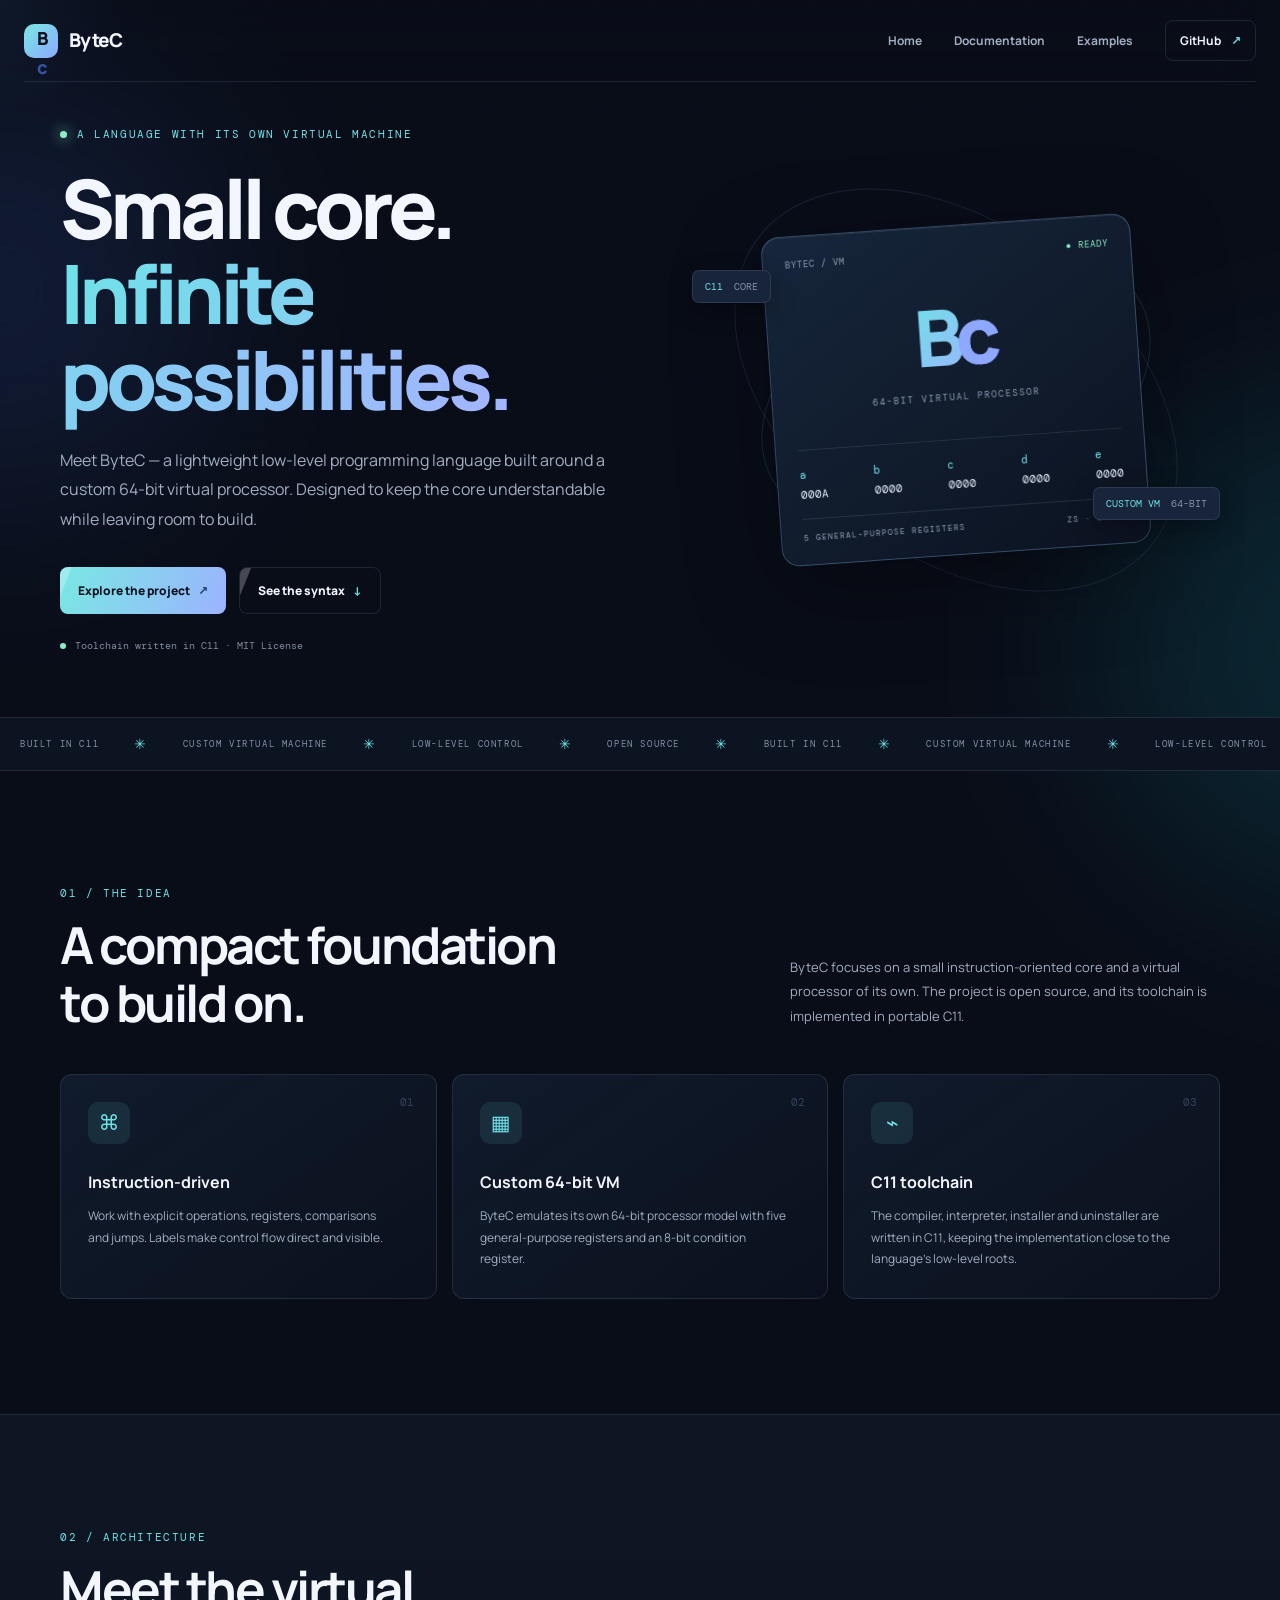
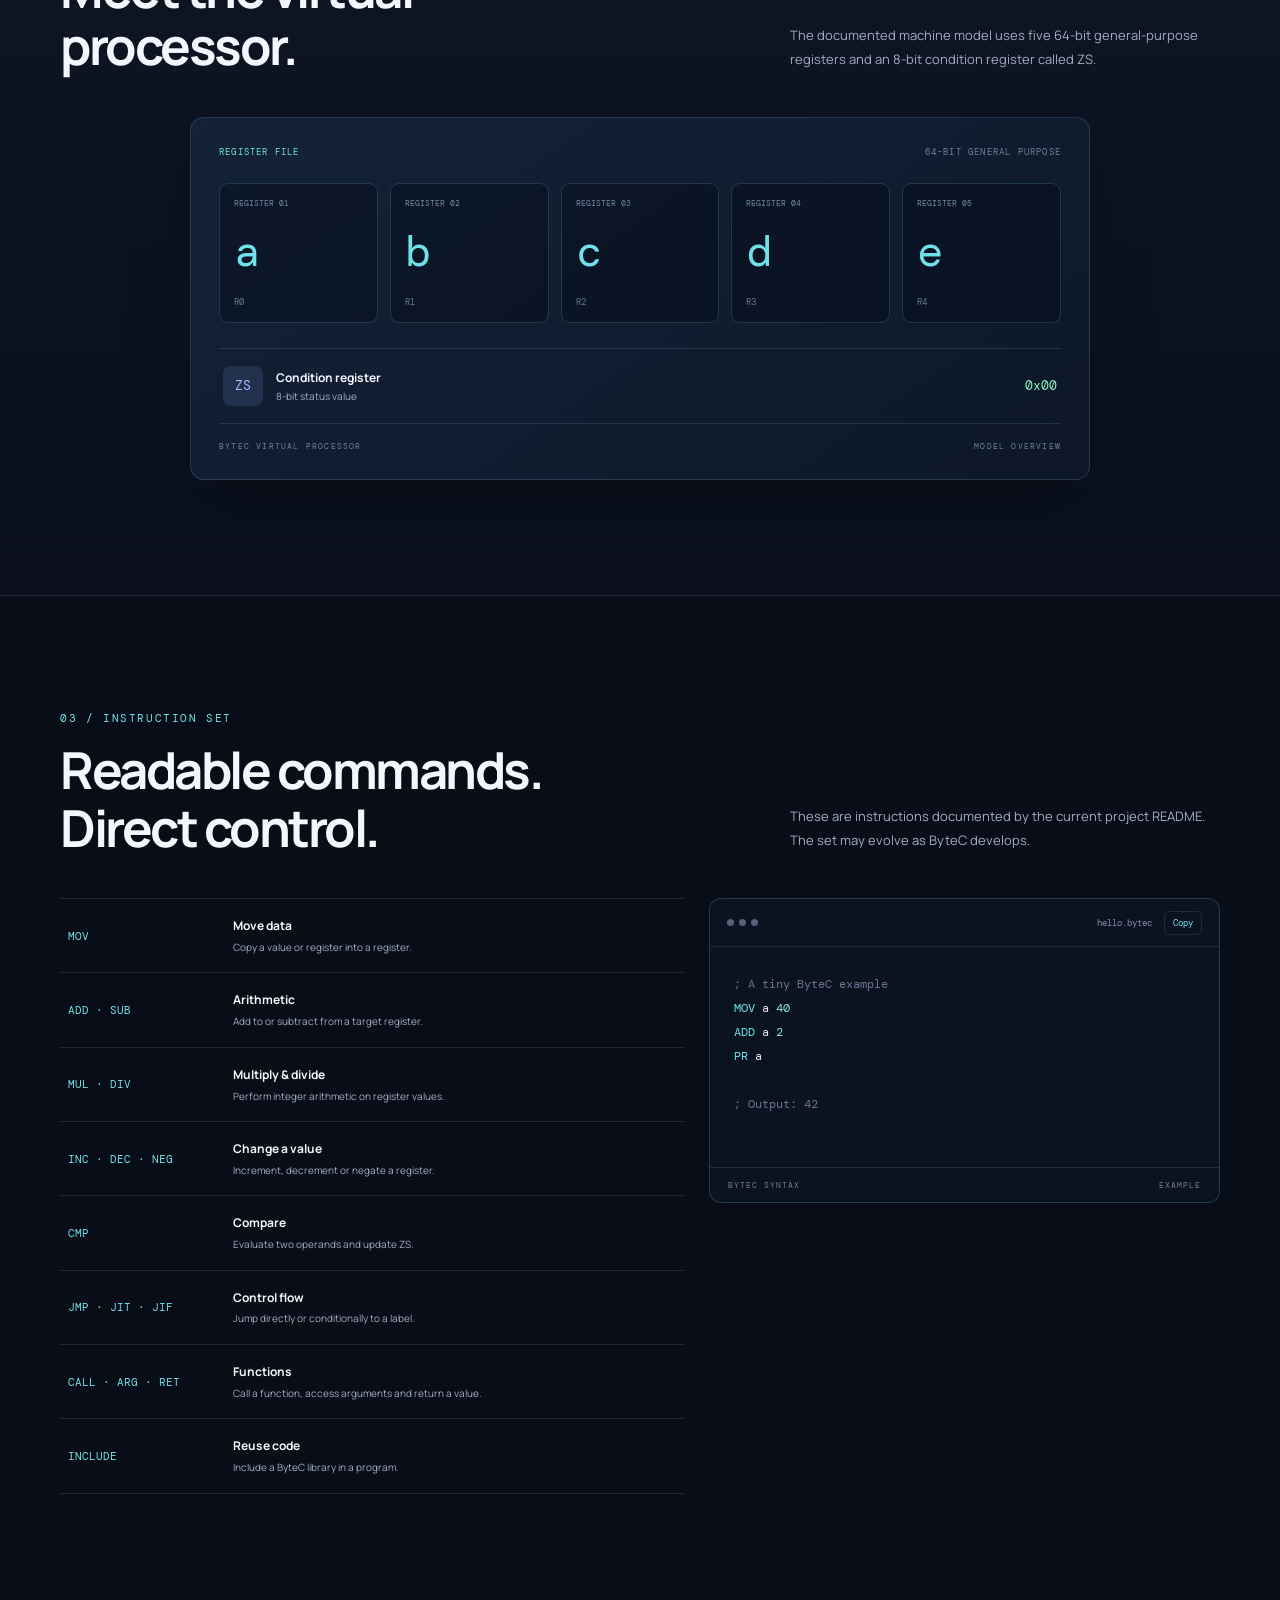
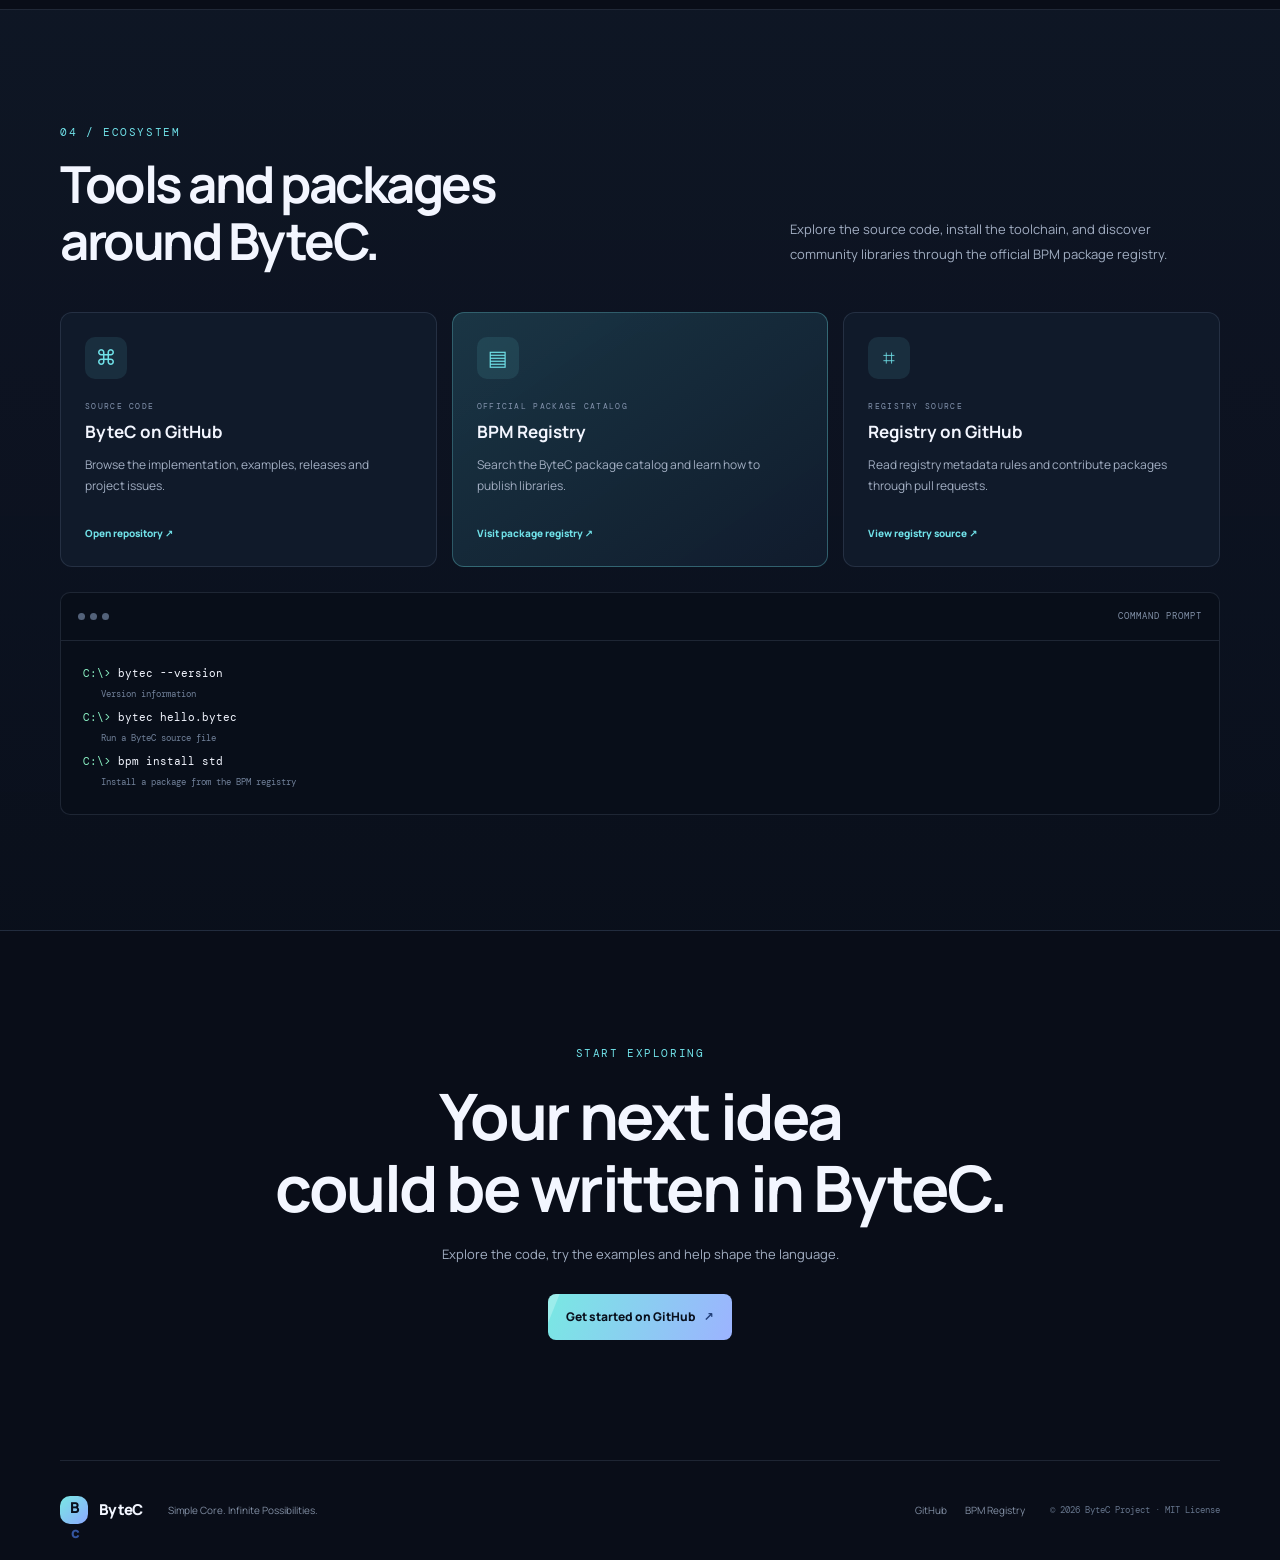
==== commit 03e6d547: "Remove online code editor from website navigation" ====
--- a/web/index.html
+++ b/web/index.html
@@ -17,7 +17,7 @@
   <header class="topbar">
     <a class="brand" href="#top" aria-label="ByteC home"><span class="brand-mark">B<span>c</span></span><span>ByteC</span></a>
     <button class="menu-toggle" aria-label="Toggle navigation" aria-expanded="false"><span></span><span></span></button>
-    <nav class="nav"><a href="index.html">Home</a><a href="docs.html">Documentation</a><a href="examples.html">Examples</a><a href="playground.html">Code lab</a><a class="nav-cta" href="https://github.com/ByteCompilier/ByteC" target="_blank" rel="noreferrer">GitHub <span>↗</span></a></nav>
+    <nav class="nav"><a href="index.html">Home</a><a href="docs.html">Documentation</a><a href="examples.html">Examples</a><a class="nav-cta" href="https://github.com/ByteCompilier/ByteC" target="_blank" rel="noreferrer">GitHub <span>↗</span></a></nav>
   </header>
 
   <main id="top">
